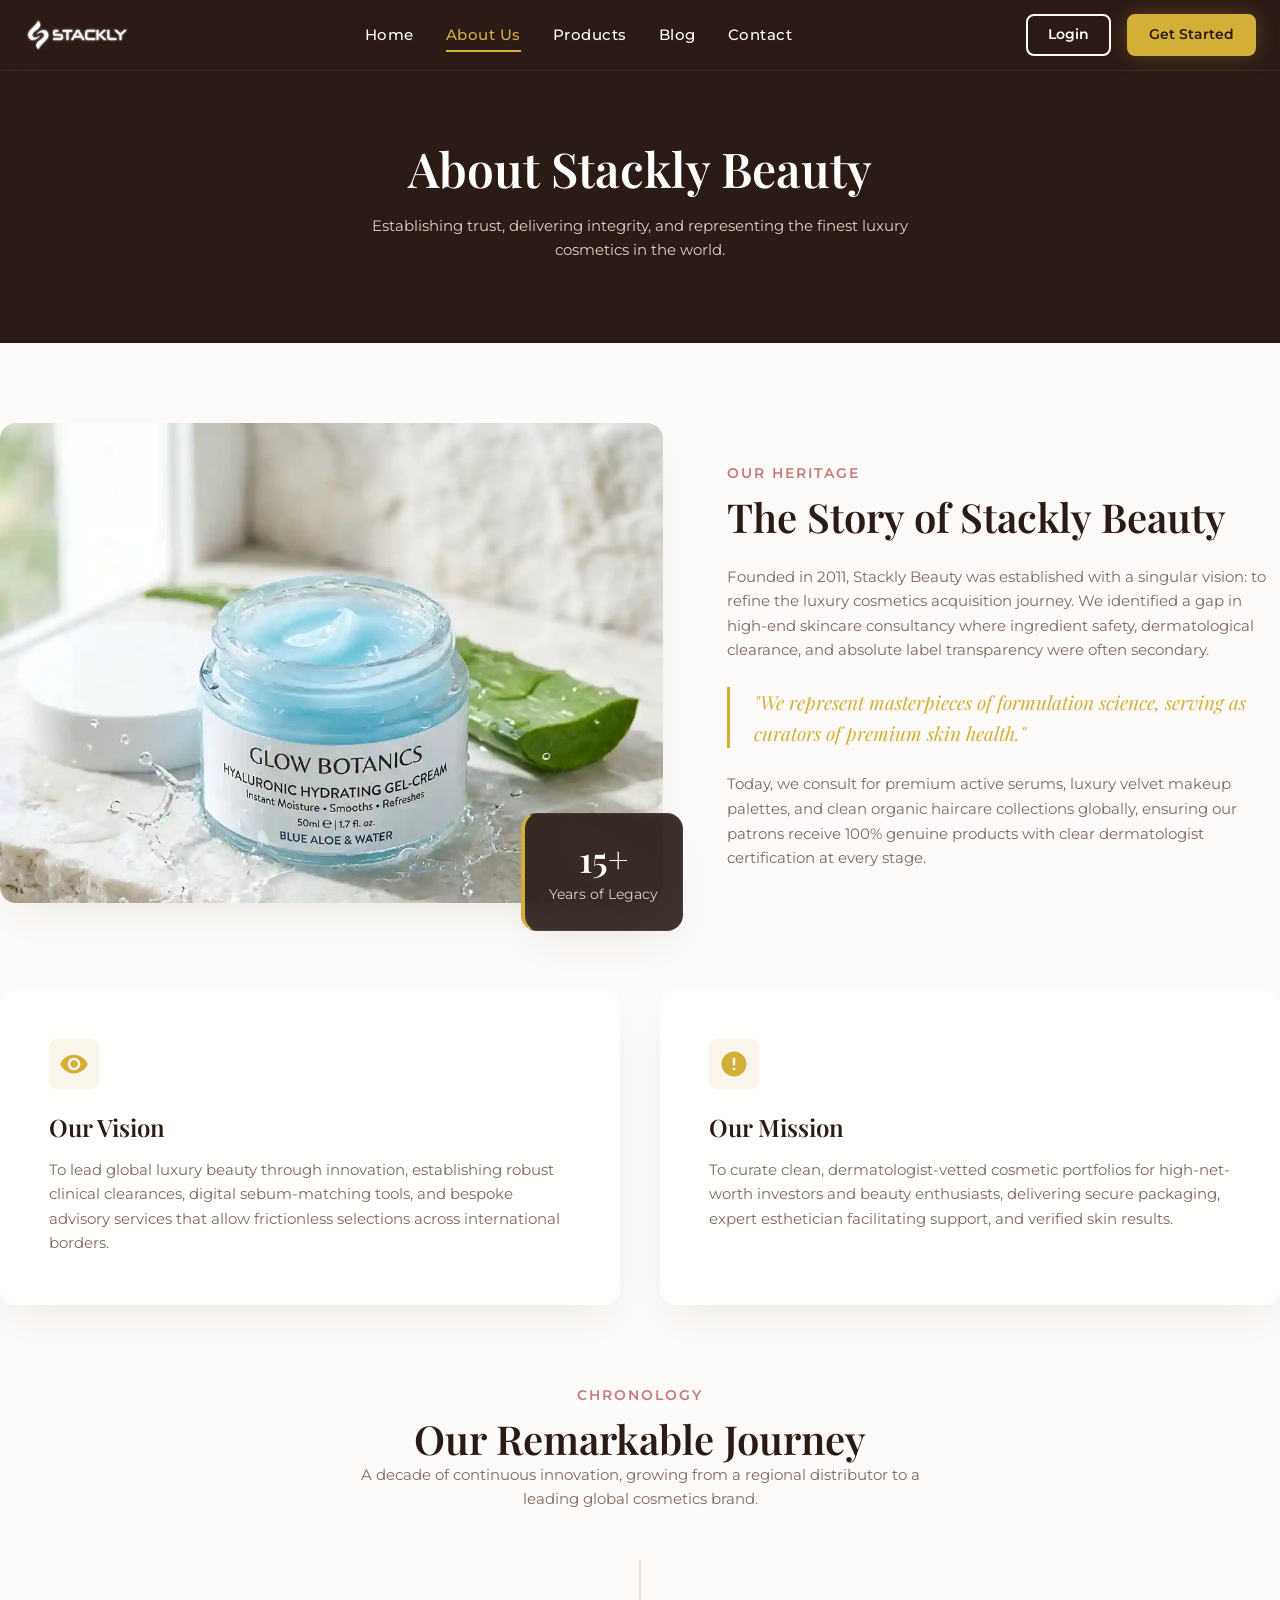
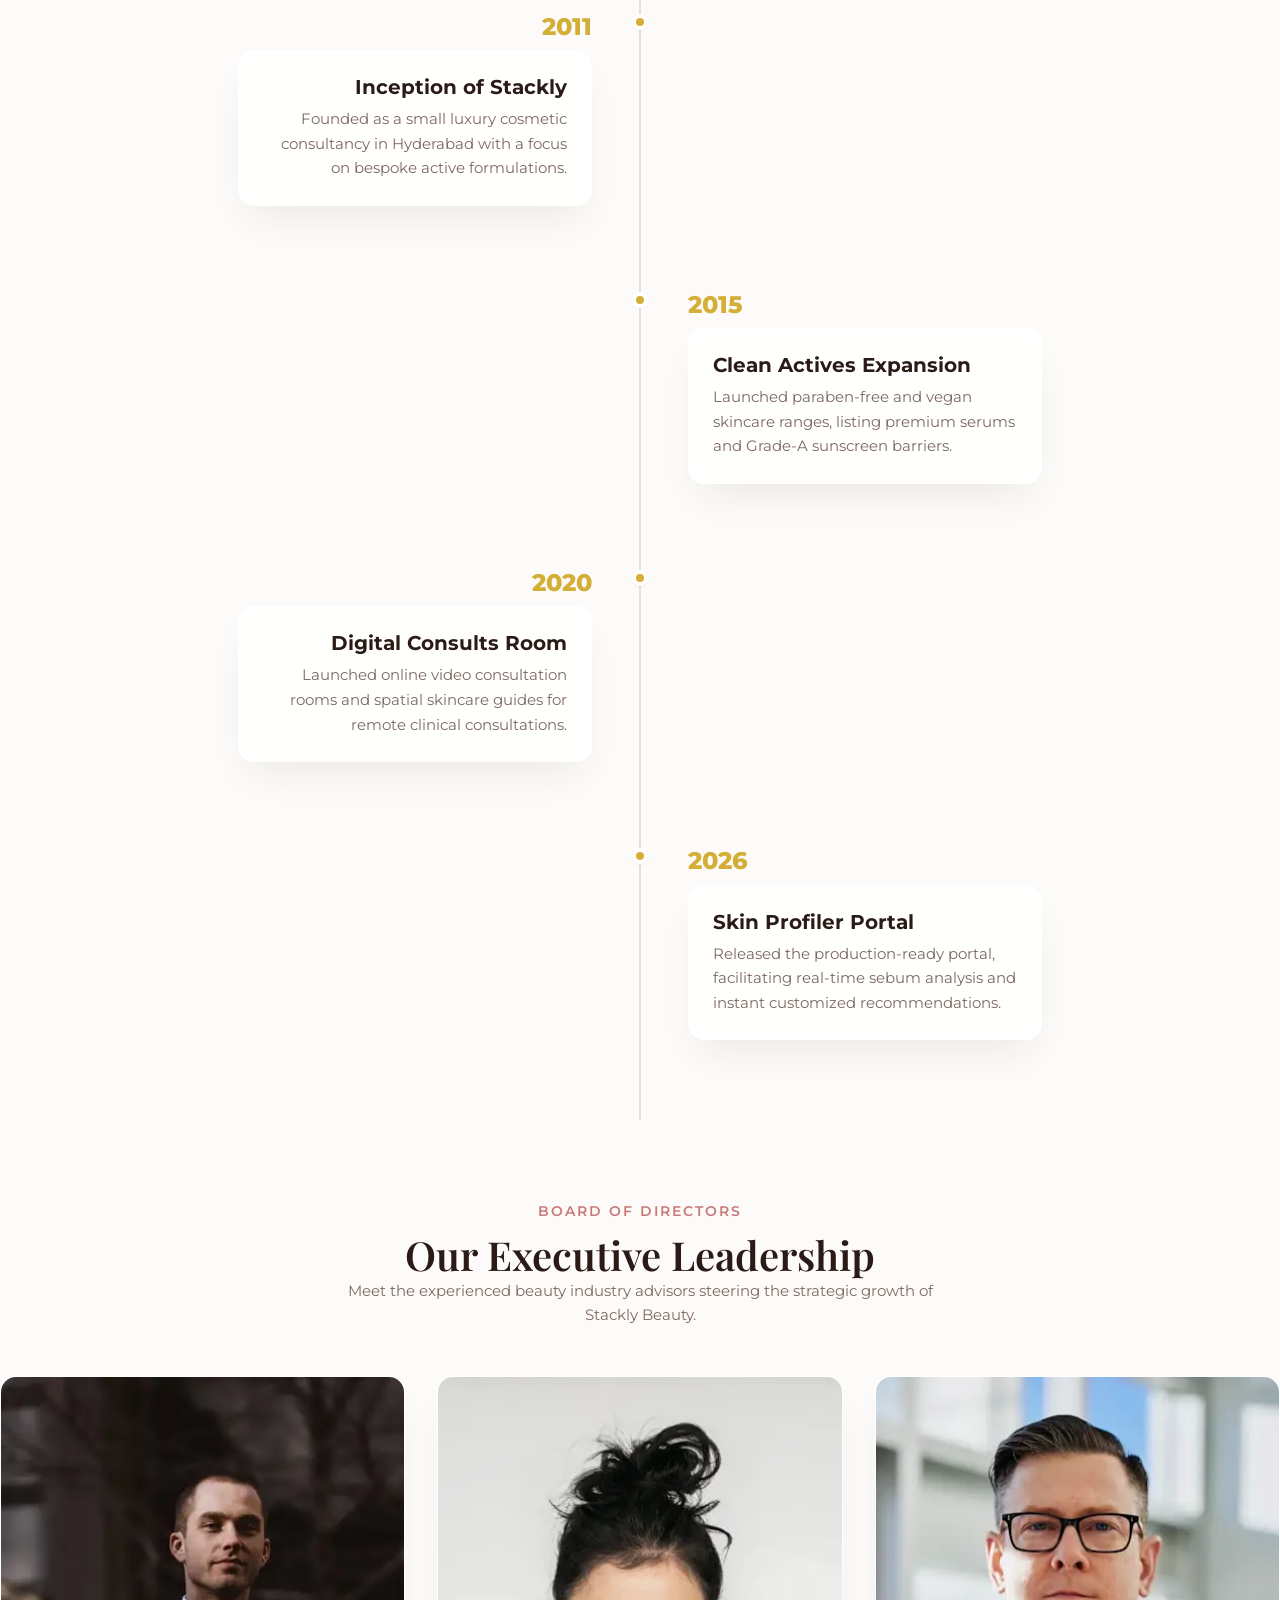
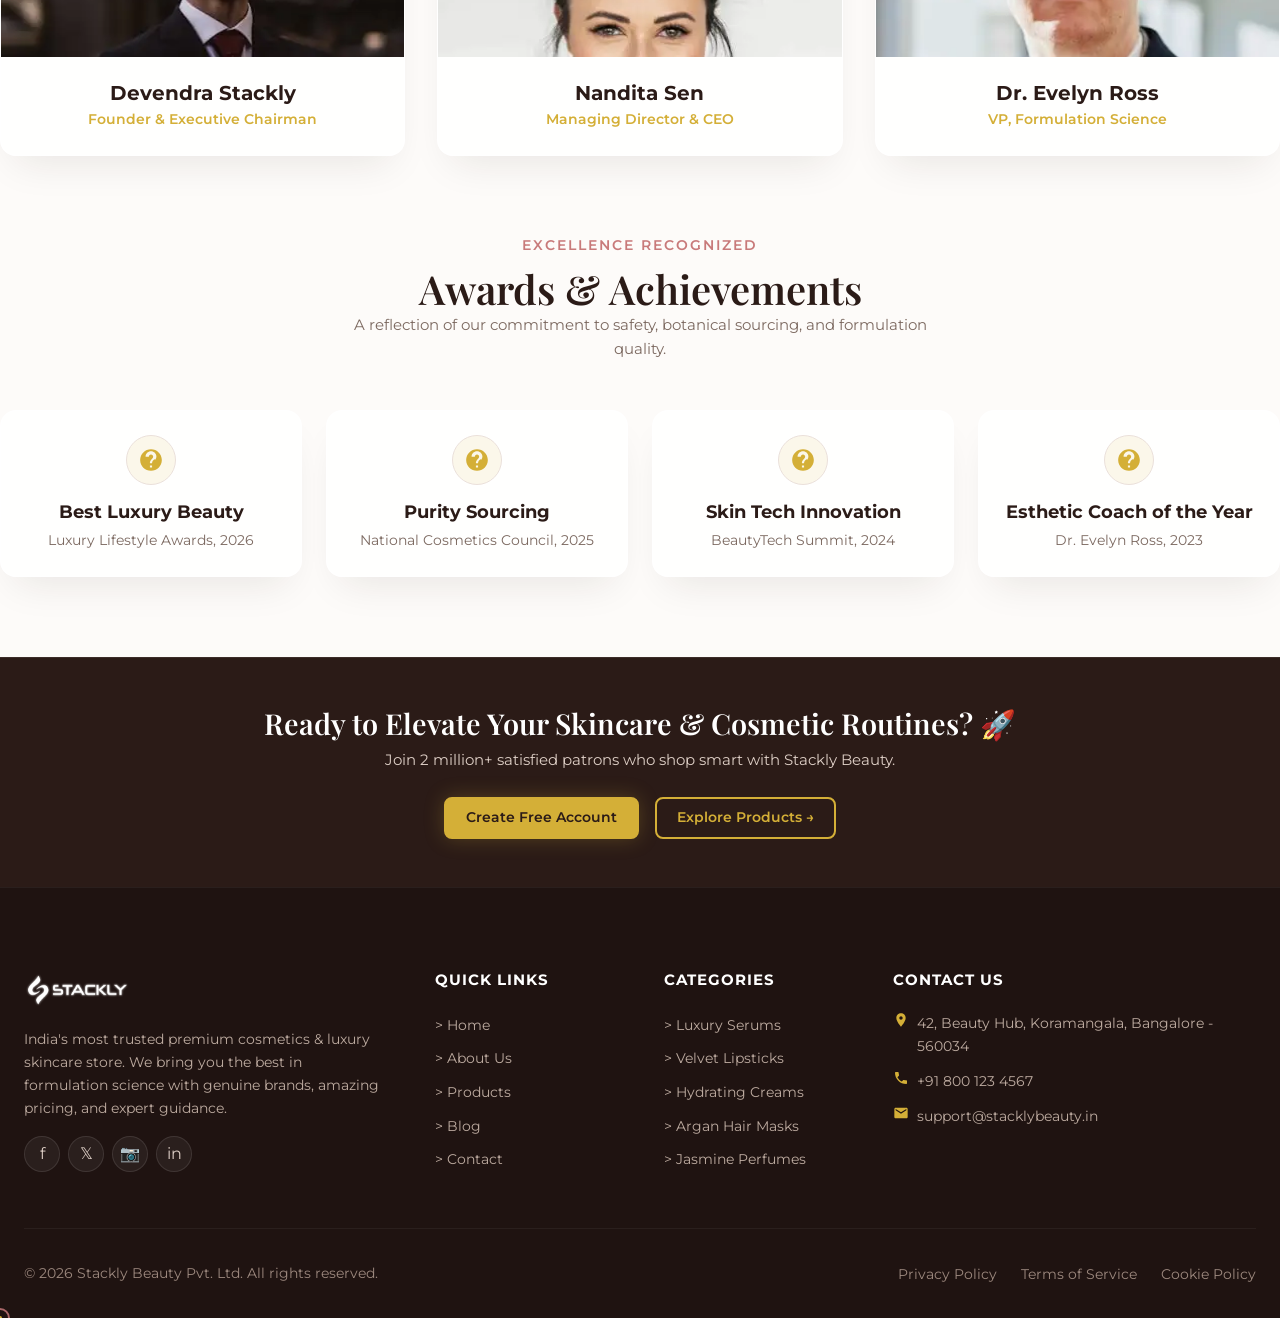
==== about.html @ b6cf3f6a "hi" ====
<!DOCTYPE html>
<html lang="en">
<head>
  <meta charset="UTF-8">
  <meta name="viewport" content="width=device-width, initial-scale=1.0">
  <title>About Us | Stackly Beauty</title>
  <meta name="description" content="Learn about our company story, leadership, and our journey in representing pure luxury cosmetics and clinical skincare.">
  <link rel="stylesheet" href="css/main.css">
  <link rel="stylesheet" href="css/components.css">
  <link rel="stylesheet" href="css/pages/about.css">
</head>
<body>

  <!-- Scroll Progress Indicator -->
  <div class="scroll-progress-container">
    <div class="scroll-progress-bar"></div>
  </div>

  <!-- Header -->
  <header>
    <div class="container navbar">
      <a href="index.html" class="logo" aria-label="Stackly Home">
        <img class="logo-img" src="images/stackly-logo.webp" alt="Stackly Logo">
      </a>
      <button class="hamburger" aria-label="Toggle Navigation">
        <span></span>
        <span></span>
        <span></span>
      </button>
      <ul class="nav-links">
        <li><a href="index.html" class="nav-link">Home</a></li>
        <li><a href="about.html" class="nav-link active">About Us</a></li>
        <li><a href="products.html" class="nav-link">Products</a></li>
        <li><a href="blog.html" class="nav-link">Blog</a></li>
        <li><a href="contact.html" class="nav-link">Contact</a></li>
      </ul>
      <div class="nav-actions">
        <a href="login.html" class="btn btn-outline btn-sm btn-shimmer">Login</a>
        <a href="create-account.html" class="btn btn-secondary btn-sm btn-shimmer">Get Started</a>
      </div>
    </div>
  </header>

  <!-- Hero Header -->
  <div style="background-color: var(--primary); padding: 140px 0 80px; text-align: center; color: var(--white); position: relative; overflow: hidden;">
    <div class="blob" style="top: -20%; left: 10%;"></div>
    <div class="container relative" style="z-index: 2;">
      <h1 style="color: var(--white); font-family: var(--font-serif); font-size: 3rem; margin-bottom: var(--spacing-sm);">About Stackly Beauty</h1>
      <p style="color: var(--slate-300); max-width: 600px; margin: 0 auto;">Establishing trust, delivering integrity, and representing the finest luxury cosmetics in the world.</p>
    </div>
  </div>

  <main class="container section-padding">
    <!-- Company Story -->
    <section class="about-story-grid reveal reveal-up" style="margin-bottom: var(--spacing-xxl);">
      <div class="about-story-img-wrapper">
        <img class="about-story-img" src="images/products/cream_11zon.webp" alt="Luxury Gel Cream" loading="lazy">
        <div class="about-story-badge glass-card-dark">
          <h3>15+</h3>
          <p>Years of Legacy</p>
        </div>
      </div>
      
      <div class="about-story-content">
        <span class="section-subtitle">Our Heritage</span>
        <h2 style="margin-bottom: var(--spacing-md); font-family: var(--font-serif);">The Story of Stackly Beauty</h2>
        <p>Founded in 2011, Stackly Beauty was established with a singular vision: to refine the luxury cosmetics acquisition journey. We identified a gap in high-end skincare consultancy where ingredient safety, dermatological clearance, and absolute label transparency were often secondary.</p>
        <blockquote>
          "We represent masterpieces of formulation science, serving as curators of premium skin health."
        </blockquote>
        <p>Today, we consult for premium active serums, luxury velvet makeup palettes, and clean organic haircare collections globally, ensuring our patrons receive 100% genuine products with clear dermatologist certification at every stage.</p>
      </div>
    </section>

    <!-- Mission & Vision -->
    <section class="grid vision-mission-grid reveal reveal-up" style="margin-bottom: var(--spacing-xxl);">
      <div class="glass-card vision-panel">
        <div class="vision-icon">
          <svg viewBox="0 0 24 24" style="width: 30px; height: 30px; fill: var(--secondary);"><path d="M12 4.5C7 4.5 2.73 7.61 1 12c1.73 4.39 6 7.5 11 7.5s9.27-3.11 11-7.5c-1.73-4.39-6-7.5-11-7.5zM12 17c-2.76 0-5-2.24-5-5s2.24-5 5-5 5 2.24 5 5-2.24 5-5 5zm-3-5c0-1.66 1.34-3 3-3s3 1.34 3 3-1.34 3-3 3-3-1.34-3-3z"/></svg>
        </div>
        <h3>Our Vision</h3>
        <p>To lead global luxury beauty through innovation, establishing robust clinical clearances, digital sebum-matching tools, and bespoke advisory services that allow frictionless selections across international borders.</p>
      </div>

      <div class="glass-card vision-panel">
        <div class="vision-icon">
          <svg viewBox="0 0 24 24" style="width: 30px; height: 30px; fill: var(--secondary);"><path d="M12 2C6.48 2 2 6.48 2 12s4.48 10 10 10 10-4.48 10-10S17.52 2 12 2zm1 15h-2v-2h2v2zm0-4h-2V7h2v6z"/></svg>
        </div>
        <h3>Our Mission</h3>
        <p>To curate clean, dermatologist-vetted cosmetic portfolios for high-net-worth investors and beauty enthusiasts, delivering secure packaging, expert esthetician facilitating support, and verified skin results.</p>
      </div>
    </section>

    <!-- Our Journey Timeline -->
    <section class="reveal reveal-up" style="margin-bottom: var(--spacing-xxl);">
      <div class="section-header text-center">
        <span class="section-subtitle">Chronology</span>
        <h2 style="font-family: var(--font-serif);">Our Remarkable Journey</h2>
        <p class="section-desc text-center">A decade of continuous innovation, growing from a regional distributor to a leading global cosmetics brand.</p>
      </div>
      
      <div class="timeline-container">
        <div class="timeline-item">
          <span class="timeline-dot"></span>
          <div class="timeline-year">2011</div>
          <div class="glass-card timeline-card">
            <h4>Inception of Stackly</h4>
            <p>Founded as a small luxury cosmetic consultancy in Hyderabad with a focus on bespoke active formulations.</p>
          </div>
        </div>

        <div class="timeline-item">
          <span class="timeline-dot"></span>
          <div class="timeline-year">2015</div>
          <div class="glass-card timeline-card">
            <h4>Clean Actives Expansion</h4>
            <p>Launched paraben-free and vegan skincare ranges, listing premium serums and Grade-A sunscreen barriers.</p>
          </div>
        </div>

        <div class="timeline-item">
          <span class="timeline-dot"></span>
          <div class="timeline-year">2020</div>
          <div class="glass-card timeline-card">
            <h4>Digital Consults Room</h4>
            <p>Launched online video consultation rooms and spatial skincare guides for remote clinical consultations.</p>
          </div>
        </div>

        <div class="timeline-item">
          <span class="timeline-dot"></span>
          <div class="timeline-year">2026</div>
          <div class="glass-card timeline-card">
            <h4>Skin Profiler Portal</h4>
            <p>Released the production-ready portal, facilitating real-time sebum analysis and instant customized recommendations.</p>
          </div>
        </div>
      </div>
    </section>

    <!-- Leadership Profiles -->
    <section class="reveal reveal-up" style="margin-bottom: var(--spacing-xxl);">
      <div class="section-header text-center">
        <span class="section-subtitle">Board of Directors</span>
        <h2 style="font-family: var(--font-serif);">Our Executive Leadership</h2>
        <p class="section-desc text-center">Meet the experienced beauty industry advisors steering the strategic growth of Stackly Beauty.</p>
      </div>
      
      <div class="grid leaders-grid" style="display: grid; grid-template-columns: repeat(3, 1fr); gap: 2rem;">
        <div class="glass-card leader-card" style="text-align: center;">
          <div class="leader-img-box" style="height: 280px; overflow: hidden; border-radius: var(--radius-md) var(--radius-md) 0 0;">
            <img class="leader-img" src="images/experts/expert-3.webp" alt="Chairman" style="width: 100%; height: 100%; object-fit: cover;">
          </div>
          <div class="leader-info" style="padding: 1.5rem;">
            <h4>Devendra Stackly</h4>
            <p style="color: var(--secondary); font-size: 0.85rem; font-weight: 600;">Founder & Executive Chairman</p>
          </div>
        </div>

        <div class="glass-card leader-card" style="text-align: center;">
          <div class="leader-img-box" style="height: 280px; overflow: hidden; border-radius: var(--radius-md) var(--radius-md) 0 0;">
            <img class="leader-img" src="images/experts/expert-4.webp" alt="Managing Director" style="width: 100%; height: 100%; object-fit: cover;">
          </div>
          <div class="leader-info" style="padding: 1.5rem;">
            <h4>Nandita Sen</h4>
            <p style="color: var(--secondary); font-size: 0.85rem; font-weight: 600;">Managing Director & CEO</p>
          </div>
        </div>

        <div class="glass-card leader-card" style="text-align: center;">
          <div class="leader-img-box" style="height: 280px; overflow: hidden; border-radius: var(--radius-md) var(--radius-md) 0 0;">
            <img class="leader-img" src="images/experts/expert-1.webp" alt="VP Formulation Science" style="width: 100%; height: 100%; object-fit: cover;">
          </div>
          <div class="leader-info" style="padding: 1.5rem;">
            <h4>Dr. Evelyn Ross</h4>
            <p style="color: var(--secondary); font-size: 0.85rem; font-weight: 600;">VP, Formulation Science</p>
          </div>
        </div>
      </div>
    </section>

    <!-- Awards Section -->
    <section class="reveal reveal-up">
      <div class="section-header text-center">
        <span class="section-subtitle">Excellence Recognized</span>
        <h2 style="font-family: var(--font-serif);">Awards & Achievements</h2>
        <p class="section-desc text-center">A reflection of our commitment to safety, botanical sourcing, and formulation quality.</p>
      </div>
      
      <div class="grid awards-grid" style="display: grid; grid-template-columns: repeat(4, 1fr); gap: 1.5rem;">
        <div class="glass-card award-card" style="padding: 1.5rem; text-align: center;">
          <div class="award-icon-box" style="width: 50px; height: 50px; border-radius: 50%; background: rgba(212,175,55,0.1); display: flex; align-items: center; justify-content: center; margin: 0 auto 1rem;">
            <svg viewBox="0 0 24 24" style="width: 26px; height: 26px; fill: var(--secondary);"><path d="M12 2C6.48 2 2 6.48 2 12s4.48 10 10 10 10-4.48 10-10S17.52 2 12 2zm1 17h-2v-2h2v2zm2.07-7.75l-.9.92C13.45 12.9 13 13.5 13 15h-2v-.5c0-1.1.45-2.1 1.17-2.83l1.24-1.26c.37-.36.59-.86.59-1.41 0-1.1-.9-2-2-2s-2 .9-2 2H7c0-2.76 2.24-5 5-5s5 2.24 5 5c0 1.04-.42 1.99-1.07 2.75z"/></svg>
          </div>
          <h4>Best Luxury Beauty</h4>
          <p>Luxury Lifestyle Awards, 2026</p>
        </div>

        <div class="glass-card award-card" style="padding: 1.5rem; text-align: center;">
          <div class="award-icon-box" style="width: 50px; height: 50px; border-radius: 50%; background: rgba(212,175,55,0.1); display: flex; align-items: center; justify-content: center; margin: 0 auto 1rem;">
            <svg viewBox="0 0 24 24" style="width: 26px; height: 26px; fill: var(--secondary);"><path d="M12 2C6.48 2 2 6.48 2 12s4.48 10 10 10 10-4.48 10-10S17.52 2 12 2zm1 17h-2v-2h2v2zm2.07-7.75l-.9.92C13.45 12.9 13 13.5 13 15h-2v-.5c0-1.1.45-2.1 1.17-2.83l1.24-1.26c.37-.36.59-.86.59-1.41 0-1.1-.9-2-2-2s-2 .9-2 2H7c0-2.76 2.24-5 5-5s5 2.24 5 5c0 1.04-.42 1.99-1.07 2.75z"/></svg>
          </div>
          <h4>Purity Sourcing</h4>
          <p>National Cosmetics Council, 2025</p>
        </div>

        <div class="glass-card award-card" style="padding: 1.5rem; text-align: center;">
          <div class="award-icon-box" style="width: 50px; height: 50px; border-radius: 50%; background: rgba(212,175,55,0.1); display: flex; align-items: center; justify-content: center; margin: 0 auto 1rem;">
            <svg viewBox="0 0 24 24" style="width: 26px; height: 26px; fill: var(--secondary);"><path d="M12 2C6.48 2 2 6.48 2 12s4.48 10 10 10 10-4.48 10-10S17.52 2 12 2zm1 17h-2v-2h2v2zm2.07-7.75l-.9.92C13.45 12.9 13 13.5 13 15h-2v-.5c0-1.1.45-2.1 1.17-2.83l1.24-1.26c.37-.36.59-.86.59-1.41 0-1.1-.9-2-2-2s-2 .9-2 2H7c0-2.76 2.24-5 5-5s5 2.24 5 5c0 1.04-.42 1.99-1.07 2.75z"/></svg>
          </div>
          <h4>Skin Tech Innovation</h4>
          <p>BeautyTech Summit, 2024</p>
        </div>

        <div class="glass-card award-card" style="padding: 1.5rem; text-align: center;">
          <div class="award-icon-box" style="width: 50px; height: 50px; border-radius: 50%; background: rgba(212,175,55,0.1); display: flex; align-items: center; justify-content: center; margin: 0 auto 1rem;">
            <svg viewBox="0 0 24 24" style="width: 26px; height: 26px; fill: var(--secondary);"><path d="M12 2C6.48 2 2 6.48 2 12s4.48 10 10 10 10-4.48 10-10S17.52 2 12 2zm1 17h-2v-2h2v2zm2.07-7.75l-.9.92C13.45 12.9 13 13.5 13 15h-2v-.5c0-1.1.45-2.1 1.17-2.83l1.24-1.26c.37-.36.59-.86.59-1.41 0-1.1-.9-2-2-2s-2 .9-2 2H7c0-2.76 2.24-5 5-5s5 2.24 5 5c0 1.04-.42 1.99-1.07 2.75z"/></svg>
          </div>
          <h4>Esthetic Coach of the Year</h4>
          <p>Dr. Evelyn Ross, 2023</p>
        </div>
      </div>
    </section>
  </main>

  <!-- Footer Upgrade Banner -->
  <section class="cta-banner-section" style="background-color: var(--primary); color: #FFFFFF; padding: var(--spacing-xl) 0; text-align: center; border-top: 1px solid rgba(255,255,255,0.08);">
    <div class="container">
      <h2 style="color: #FFFFFF; font-family: var(--font-serif); font-size: 1.8rem; margin-bottom: 0.5rem;">Ready to Elevate Your Skincare & Cosmetic Routines? 🚀</h2>
      <p style="color: var(--slate-300); margin-bottom: 1.5rem; font-size: 0.95rem;">Join 2 million+ satisfied patrons who shop smart with Stackly Beauty.</p>
      <div class="cta-btn-group" style="display: flex; justify-content: center; gap: 1rem; flex-wrap: wrap;">
        <a href="create-account.html" class="btn btn-secondary btn-sm">Create Free Account</a>
        <a href="products.html" class="btn btn-outline btn-sm" style="border-color: var(--secondary); color: var(--secondary);">Explore Products &rarr;</a>
      </div>
    </div>
  </section>

  <!-- Global Footer -->
  <footer class="custom-footer" style="background-color: var(--bg-dark); color: var(--slate-300); padding: var(--spacing-xxl) 0 var(--spacing-lg); border-top: 1px solid rgba(255,255,255,0.05);">
    <div class="container">
      <div class="custom-footer-grid" style="display: grid; grid-template-columns: 2fr 1fr 1fr 2fr; gap: var(--spacing-xl);">
        <div>
          <a href="index.html" class="logo" style="display: inline-flex; align-items: center; gap: 0.5rem; font-weight: 800; font-size: 1.4rem; color: #FFFFFF; margin-bottom: 1rem; text-decoration: none;" aria-label="Stackly Home">
            <img class="logo-img" src="images/stackly-logo.webp" alt="Stackly Logo">
          </a>
          <p style="font-size: 0.9rem; line-height: 1.6; color: var(--slate-400); margin-bottom: 1rem;">India's most trusted premium cosmetics & luxury skincare store. We bring you the best in formulation science with genuine brands, amazing pricing, and expert guidance.</p>
          <div class="footer-social-boxes" style="display: flex; gap: 0.5rem;">
            <a href="404.html" class="footer-social-btn" aria-label="Facebook">f</a>
            <a href="404.html" class="footer-social-btn" aria-label="Twitter">𝕏</a>
            <a href="404.html" class="footer-social-btn" aria-label="Instagram">📷</a>
            <a href="404.html" class="footer-social-btn" aria-label="LinkedIn">in</a>
          </div>
        </div>

        <div>
          <div class="footer-col-title" style="color: #FFFFFF; font-weight: 700; font-size: 0.95rem; letter-spacing: 1px; margin-bottom: 1.25rem;">QUICK LINKS</div>
          <ul class="footer-links-list" style="list-style: none; padding: 0;">
            <li style="margin-bottom: 0.5rem;"><a href="index.html" style="color: var(--slate-400); font-size: 0.9rem;">&gt; Home</a></li>
            <li style="margin-bottom: 0.5rem;"><a href="about.html" style="color: var(--slate-400); font-size: 0.9rem;">&gt; About Us</a></li>
            <li style="margin-bottom: 0.5rem;"><a href="products.html" style="color: var(--slate-400); font-size: 0.9rem;">&gt; Products</a></li>
            <li style="margin-bottom: 0.5rem;"><a href="blog.html" style="color: var(--slate-400); font-size: 0.9rem;">&gt; Blog</a></li>
            <li style="margin-bottom: 0.5rem;"><a href="contact.html" style="color: var(--slate-400); font-size: 0.9rem;">&gt; Contact</a></li>
          </ul>
        </div>

        <div>
          <div class="footer-col-title" style="color: #FFFFFF; font-weight: 700; font-size: 0.95rem; letter-spacing: 1px; margin-bottom: 1.25rem;">CATEGORIES</div>
          <ul class="footer-links-list" style="list-style: none; padding: 0;">
            <li style="margin-bottom: 0.5rem;"><a href="404.html" style="color: var(--slate-400); font-size: 0.9rem;">&gt; Luxury Serums</a></li>
            <li style="margin-bottom: 0.5rem;"><a href="404.html" style="color: var(--slate-400); font-size: 0.9rem;">&gt; Velvet Lipsticks</a></li>
            <li style="margin-bottom: 0.5rem;"><a href="404.html" style="color: var(--slate-400); font-size: 0.9rem;">&gt; Hydrating Creams</a></li>
            <li style="margin-bottom: 0.5rem;"><a href="404.html" style="color: var(--slate-400); font-size: 0.9rem;">&gt; Argan Hair Masks</a></li>
            <li style="margin-bottom: 0.5rem;"><a href="404.html" style="color: var(--slate-400); font-size: 0.9rem;">&gt; Jasmine Perfumes</a></li>
          </ul>
        </div>

        <div>
          <div class="footer-col-title" style="color: #FFFFFF; font-weight: 700; font-size: 0.95rem; letter-spacing: 1px; margin-bottom: 1.25rem;">CONTACT US</div>
          <div class="footer-contact-row" style="display: flex; align-items: flex-start; gap: 0.5rem; margin-bottom: 0.75rem; font-size: 0.9rem; color: var(--slate-400);">
            <svg viewBox="0 0 24 24" style="width: 16px; height: 16px; fill: var(--secondary); flex-shrink:0;"><path d="M12 2C8.13 2 5 5.13 5 9c0 5.25 7 13 7 13s7-7.75 7-13c0-3.87-3.13-7-7-7zm0 9.5c-1.38 0-2.5-1.12-2.5-2.5s1.12-2.5 2.5-2.5 2.5 1.12 2.5 2.5-1.12 2.5-2.5 2.5z"/></svg>
            <span>42, Beauty Hub, Koramangala, Bangalore - 560034</span>
          </div>
          <div class="footer-contact-row" style="display: flex; align-items: flex-start; gap: 0.5rem; margin-bottom: 0.75rem; font-size: 0.9rem; color: var(--slate-400);">
            <svg viewBox="0 0 24 24" style="width: 16px; height: 16px; fill: var(--secondary); flex-shrink:0;"><path d="M6.62 10.79c1.44 2.83 3.76 5.14 6.59 6.59l2.2-2.2c.27-.27.67-.36 1.02-.24 1.12.37 2.33.57 3.57.57.55 0 1 .45 1 1V20c0 .55-.45 1-1 1-9.39 0-17-7.61-17-17 0-.55.45-1 1-1h3.5c.55 0 1 .45 1 1 0 1.25.2 2.45.57 3.57.11.35.03.74-.25 1.02l-2.2 2.2z"/></svg>
            <span>+91 800 123 4567</span>
          </div>
          <div class="footer-contact-row" style="display: flex; align-items: flex-start; gap: 0.5rem; margin-bottom: 0.75rem; font-size: 0.9rem; color: var(--slate-400);">
            <svg viewBox="0 0 24 24" style="width: 16px; height: 16px; fill: var(--secondary); flex-shrink:0;"><path d="M20 4H4c-1.1 0-1.99.9-1.99 2L2 18c0 1.1.9 2 2 2h16c1.1 0 2-.9 2-2V6c0-1.1-.9-2-2-2zm0 4l-8 5-8-5V6l8 5 8-5v2z"/></svg>
            <span>support@stacklybeauty.in</span>
          </div>
        </div>
      </div>

      <div class="footer-bottom-bar" style="border-top: 1px solid rgba(255,255,255,0.05); padding-top: var(--spacing-lg); margin-top: var(--spacing-xl); display: flex; justify-content: space-between; align-items: center; flex-wrap: wrap; gap: 1rem;">
        <p style="font-size: 0.85rem; color: var(--slate-500);">&copy; 2026 Stackly Beauty Pvt. Ltd. All rights reserved.</p>
        <ul class="footer-bottom-links" style="display: flex; gap: 1.5rem; list-style: none; padding: 0;">
          <li><a href="404.html" style="font-size: 0.85rem; color: var(--slate-500);">Privacy Policy</a></li>
          <li><a href="404.html" style="font-size: 0.85rem; color: var(--slate-500);">Terms of Service</a></li>
          <li><a href="404.html" style="font-size: 0.85rem; color: var(--slate-500);">Cookie Policy</a></li>
        </ul>
      </div>
    </div>
  </footer>

  <!-- Scripts -->
  <script src="js/data.js"></script>
  <script src="js/main.js"></script>
</body>
</html>
---- css/main.css ----
@import url('https://fonts.googleapis.com/css2?family=Montserrat:wght@300;400;500;600;700;800&family=Playfair+Display:ital,wght@0,400;0,600;0,700;1,400&display=swap');

/* --- CSS Variables & Design Tokens --- */
:root {
  /* Colors - Adapted for Luxury Beauty theme */
  --primary: #2B1B17;          /* Luxury Dark Mahogany */
  --primary-rgb: 43, 27, 23;
  --secondary: #D4AF37;        /* Elegant Muted Gold */
  --secondary-rgb: 212, 175, 55;
  --accent: #C87A7A;           /* Dusty Vintage Rose */
  --accent-rgb: 200, 122, 122;
  --highlight: #E3B3A6;        /* Soft Blush Rose Gold */
  --highlight-rgb: 227, 179, 166;
  --bg-light: #FDFBF9;         /* Alabaster Warm Cream */
  --bg-dark: #1F1311;          /* Deep Warm Cocoa */
  --white: #FFFFFF;
  
  /* Slate Scales adapted to match warm beauty undertones */
  --slate-50: #FDFBF9;
  --slate-100: #F5EFEB;
  --slate-200: #EAE0DA;
  --slate-300: #DECFC6;
  --slate-400: #BDABA0;
  --slate-500: #9C887E;
  --slate-600: #7C6960;
  --slate-700: #5F4F48;
  --slate-800: #423430;
  --slate-900: #281C19;

  /* Typography */
  --font-sans: 'Montserrat', sans-serif;
  --font-serif: 'Playfair Display', serif;

  /* Spacing */
  --spacing-xs: 0.5rem;
  --spacing-sm: 1rem;
  --spacing-md: 1.5rem;
  --spacing-lg: 2rem;
  --spacing-xl: 3rem;
  --spacing-xxl: 5rem;

  /* Borders & Shadows */
  --radius-sm: 4px;
  --radius-md: 8px;
  --radius-lg: 16px;
  --radius-xl: 24px;
  --radius-full: 9999px;
  --border-glass: 1px solid rgba(255, 255, 255, 0.4);
  --border-glass-dark: 1px solid rgba(43, 27, 23, 0.1);
  --shadow-sm: 0 1px 3px rgba(43, 27, 23, 0.05);
  --shadow-md: 0 4px 6px -1px rgba(43, 27, 23, 0.05), 0 2px 4px -1px rgba(43, 27, 23, 0.03);
  --shadow-lg: 0 10px 15px -3px rgba(43, 27, 23, 0.08), 0 4px 6px -2px rgba(43, 27, 23, 0.04);
  --shadow-premium: 0 20px 40px -15px rgba(43, 27, 23, 0.1);
  --shadow-glow: 0 0 20px rgba(212, 175, 55, 0.25);
  
  /* Transitions */
  --transition-fast: 0.2s cubic-bezier(0.4, 0, 0.2, 1);
  --transition-normal: 0.3s cubic-bezier(0.4, 0, 0.2, 1);
  --transition-slow: 0.5s cubic-bezier(0.4, 0, 0.2, 1);
  --transition-bounce: 0.5s cubic-bezier(0.175, 0.885, 0.32, 1.275);
}

/* --- Resets & Global Styles --- */
*, *::before, *::after {
  box-sizing: border-box;
  margin: 0;
  padding: 0;
}

html {
  font-size: 16px;
  scroll-behavior: smooth;
  -webkit-font-smoothing: antialiased;
  -moz-osx-font-smoothing: grayscale;
  overflow-x: hidden;
  width: 100%;
  max-width: 100%;
}

body {
  font-family: var(--font-sans);
  background-color: var(--bg-light);
  color: var(--slate-800);
  line-height: 1.6;
  overflow-x: hidden;
  width: 100%;
  max-width: 100%;
  min-height: 100vh;
}

/* Custom Scrollbar - Warm Brown/Gold Palette */
::-webkit-scrollbar {
  width: 10px;
}
::-webkit-scrollbar-track {
  background: var(--slate-100);
}
::-webkit-scrollbar-thumb {
  background: var(--primary);
  border-radius: var(--radius-full);
  border: 2px solid var(--slate-100);
}
::-webkit-scrollbar-thumb:hover {
  background: var(--secondary);
}

/* Typography Fluid Resizing */
h1, h2, h3, h4, h5, h6 {
  font-family: var(--font-sans);
  color: var(--primary);
  font-weight: 700;
  line-height: 1.2;
}

h1 { 
  font-size: clamp(2.25rem, 5vw, 4rem); 
  font-family: var(--font-serif);
  font-weight: 600;
}
h2 { 
  font-size: clamp(1.75rem, 4vw, 2.5rem); 
  font-family: var(--font-serif); 
  font-weight: 600; 
}
h3 { 
  font-size: clamp(1.25rem, 3vw, 1.75rem); 
  font-family: var(--font-serif);
  font-weight: 600;
}
h4 { 
  font-size: 1.25rem; 
  font-family: var(--font-sans);
}
p { 
  font-size: clamp(0.95rem, 1.2vw, 1.1rem); 
  color: var(--slate-600); 
}
a { 
  text-decoration: none; 
  color: inherit; 
  transition: var(--transition-fast); 
}

/* --- Common Layout Helpers --- */
.container {
  width: 100%;
  max-width: 1280px;
  margin: 0 auto;
  padding: 0 var(--spacing-md);
}

.section-padding {
  padding: var(--spacing-xxl) 0;
}

.text-center { text-align: center; }
.flex { display: flex; }
.grid { display: grid; }
.relative { position: relative; }
.overflow-hidden { overflow: hidden; }

/* Custom Cursor (Luxury Beauty Micro-interaction) */
.custom-cursor {
  width: 20px;
  height: 20px;
  border: 2px solid var(--accent);
  border-radius: 50%;
  position: fixed;
  transform: translate(-50%, -50%);
  pointer-events: none;
  z-index: 9999;
  transition: width 0.2s, height 0.2s, background-color 0.2s;
  mix-blend-mode: difference;
}
.custom-cursor-dot {
  width: 4px;
  height: 4px;
  background-color: var(--secondary);
  border-radius: 50%;
  position: fixed;
  transform: translate(-50%, -50%);
  pointer-events: none;
  z-index: 9999;
}
.custom-cursor.hovered {
  width: 44px;
  height: 44px;
  background-color: rgba(200, 122, 122, 0.15);
  border-color: var(--secondary);
}

/* Glassmorphism Styles */
.glass-card {
  background: rgba(255, 255, 255, 0.85);
  backdrop-filter: blur(16px);
  -webkit-backdrop-filter: blur(16px);
  border: var(--border-glass);
  box-shadow: var(--shadow-premium);
  border-radius: var(--radius-lg);
  transition: var(--transition-normal);
}
.glass-card-dark {
  background: rgba(43, 27, 23, 0.9);
  backdrop-filter: blur(20px);
  -webkit-backdrop-filter: blur(20px);
  border: 1px solid rgba(255, 255, 255, 0.08);
  box-shadow: var(--shadow-premium);
  border-radius: var(--radius-lg);
  color: var(--white);
}

/* Scroll Progress Bar */
.scroll-progress-container {
  position: fixed;
  top: 0;
  left: 0;
  width: 100%;
  height: 4px;
  z-index: 1001;
  background: transparent;
}
.scroll-progress-bar {
  height: 100%;
  background: linear-gradient(90deg, var(--secondary), var(--highlight));
  width: 0%;
  transition: width 0.1s ease-out;
}

/* --- Global Navbar --- */
header {
  position: fixed;
  top: 0;
  left: 0;
  width: 100%;
  z-index: 1000;
  background: rgba(43, 27, 23, 0.98);
  backdrop-filter: blur(16px);
  -webkit-backdrop-filter: blur(16px);
  border-bottom: 1px solid rgba(255, 255, 255, 0.08);
  transition: var(--transition-normal);
  padding: 0.8rem 0;
  box-shadow: var(--shadow-md);
}
header.scrolled {
  background: rgba(43, 27, 23, 0.98);
  padding: 0.6rem 0;
}

.navbar {
  display: flex;
  justify-content: space-between;
  align-items: center;
}

.logo {
  display: flex;
  align-items: center;
  gap: 0.5rem;
  text-decoration: none;
  cursor: pointer;
}
.logo-img {
  height: 44px;
  width: auto;
  max-width: 200px;
  object-fit: contain;
  filter: brightness(0) invert(1) drop-shadow(0 0 1px rgba(255, 255, 255, 0.8));
  transition: transform var(--transition-normal);
}
.logo:hover .logo-img {
  transform: scale(1.08);
}

.nav-links {
  display: flex;
  list-style: none;
  gap: 2rem;
  align-items: center;
}
.nav-link {
  color: #FFFFFF;
  font-weight: 500;
  font-size: 0.95rem;
  position: relative;
  padding: 0.5rem 0;
  letter-spacing: 0.5px;
}
header.scrolled .nav-link {
  color: #FFFFFF;
}
.nav-link:hover, .nav-link.active {
  color: var(--secondary);
}
.nav-link::after {
  content: '';
  position: absolute;
  bottom: 0;
  left: 0;
  width: 0;
  height: 2px;
  background-color: var(--secondary);
  transition: var(--transition-normal);
}
.nav-link:hover::after, .nav-link.active::after {
  width: 100%;
}

.nav-actions {
  display: flex;
  gap: 1rem;
  align-items: center;
}

/* Hamburger Menu */
.hamburger {
  display: none;
  flex-direction: column;
  justify-content: space-between;
  width: 24px;
  height: 18px;
  background: transparent;
  border: none;
  cursor: pointer;
  z-index: 1002;
}
.hamburger span {
  display: block;
  width: 100%;
  height: 2px;
  background-color: #FFFFFF;
  transition: var(--transition-normal);
}

/* --- Section Headers --- */
.section-header {
  margin-bottom: var(--spacing-xl);
}
.section-subtitle {
  color: var(--accent);
  font-weight: 600;
  font-size: 0.85rem;
  text-transform: uppercase;
  letter-spacing: 2px;
  display: block;
  margin-bottom: 0.5rem;
}
.section-title {
  color: var(--primary);
  margin-bottom: 1rem;
  font-weight: 600;
}
.section-desc {
  max-width: 600px;
  margin: 0 auto;
  color: var(--slate-600);
}

/* --- Premium Footer --- */
footer {
  background-color: var(--bg-dark);
  color: var(--slate-300);
  padding: var(--spacing-xxl) 0 var(--spacing-lg);
  border-top: 1px solid rgba(255, 255, 255, 0.05);
}
.footer-grid {
  display: grid;
  grid-template-columns: 2fr 1fr 1fr 2fr;
  gap: var(--spacing-xl);
  margin-bottom: var(--spacing-xl);
}
.footer-logo-img {
  height: 40px;
  width: auto;
  margin-bottom: var(--spacing-md);
  filter: brightness(0) invert(1);
}
.footer-col h4 {
  color: #FFFFFF;
  margin-bottom: var(--spacing-md);
  position: relative;
  padding-bottom: 0.5rem;
  font-size: 1.1rem;
  font-family: var(--font-sans);
}
.footer-col h4::after {
  content: '';
  position: absolute;
  bottom: 0;
  left: 0;
  width: 30px;
  height: 2px;
  background-color: var(--secondary);
}
.footer-col ul {
  list-style: none;
}
.footer-col ul li {
  margin-bottom: 0.75rem;
}
.footer-col ul li a {
  color: var(--slate-400);
  transition: var(--transition-fast);
  font-size: 0.9rem;
}
.footer-col ul li a:hover {
  color: var(--secondary);
  padding-left: 5px;
}
.footer-newsletter p {
  color: var(--slate-400);
  font-size: 0.9rem;
  margin-bottom: var(--spacing-md);
}
.newsletter-form {
  display: flex;
  gap: 0.5rem;
}
.newsletter-input {
  flex-grow: 1;
  background: rgba(255, 255, 255, 0.05);
  border: 1px solid rgba(255, 255, 255, 0.1);
  padding: 0.75rem 1rem;
  border-radius: var(--radius-md);
  color: #FFFFFF;
  font-family: var(--font-sans);
  font-size: 0.9rem;
}
.newsletter-input:focus {
  outline: none;
  border-color: var(--secondary);
  background: rgba(255, 255, 255, 0.08);
}
.footer-socials {
  display: flex;
  gap: 0.75rem;
  margin-top: var(--spacing-md);
}
.footer-social-btn {
  width: 36px;
  height: 36px;
  border-radius: 50%;
  background: rgba(255, 255, 255, 0.05);
  border: 1px solid rgba(255, 255, 255, 0.1);
  display: flex;
  align-items: center;
  justify-content: center;
  color: var(--slate-300);
  transition: var(--transition-fast);
  cursor: pointer;
}
.footer-social-btn:hover {
  background-color: var(--secondary);
  color: var(--primary);
  transform: translateY(-3px);
  border-color: var(--secondary);
}
.footer-social-btn svg {
  width: 18px;
  height: 18px;
  fill: currentColor;
}
.footer-bottom {
  border-top: 1px solid rgba(255, 255, 255, 0.05);
  padding-top: var(--spacing-lg);
  display: flex;
  justify-content: space-between;
  align-items: center;
  flex-wrap: wrap;
  gap: 1rem;
}
.footer-bottom p {
  font-size: 0.85rem;
  color: var(--slate-500);
}
.footer-bottom-links {
  display: flex;
  gap: 1.5rem;
}
.footer-bottom-links a {
  font-size: 0.85rem;
  color: var(--slate-500);
}
.footer-bottom-links a:hover {
  color: var(--secondary);
}

/* --- Responsive Media Queries for Layout --- */
@media (max-width: 992px) {
  .nav-links {
    position: fixed;
    top: 0;
    right: -100%;
    width: 300px;
    height: 100vh;
    background: var(--bg-dark);
    flex-direction: column;
    justify-content: center;
    gap: 2.5rem;
    z-index: 1001;
    transition: 0.4s cubic-bezier(0.77, 0.2, 0.05, 1.0);
    box-shadow: -10px 0 30px rgba(0,0,0,0.3);
  }
  .nav-links.active {
    right: 0;
  }
  .hamburger {
    display: flex;
  }
  .nav-actions {
    margin-right: 2rem;
  }
  .footer-grid {
    grid-template-columns: 1fr 1fr;
    gap: var(--spacing-lg);
  }
}

@media (max-width: 576px) {
  .footer-grid {
    grid-template-columns: 1fr;
  }
  .nav-actions {
    display: none; /* Hide login CTA on tiny screens */
  }
  .footer-bottom {
    flex-direction: column;
    text-align: center;
  }
}
---- css/components.css ----
/* --- Premium Buttons --- */
.btn {
  display: inline-flex;
  align-items: center;
  justify-content: center;
  padding: 0.75rem 1.75rem;
  font-family: var(--font-sans);
  font-size: 0.95rem;
  font-weight: 600;
  border-radius: var(--radius-md);
  border: 2px solid transparent;
  cursor: pointer;
  transition: var(--transition-normal);
  position: relative;
  overflow: hidden;
  gap: 0.5rem;
  z-index: 1;
}

.btn-primary {
  background-color: var(--primary);
  color: var(--white);
  border-color: var(--primary);
}
.btn-primary:hover {
  background-color: transparent;
  color: var(--primary);
  box-shadow: var(--shadow-md);
  transform: translateY(-2px);
}

.btn-secondary {
  background-color: var(--secondary);
  color: var(--primary);
  border-color: var(--secondary);
  box-shadow: var(--shadow-glow);
}
.btn-secondary:hover {
  background-color: transparent;
  color: var(--secondary);
  transform: translateY(-2px);
  box-shadow: 0 8px 24px rgba(212, 175, 55, 0.4);
}

.btn-outline {
  background-color: transparent;
  color: var(--white);
  border-color: var(--white);
}
.btn-outline:hover {
  background-color: var(--white);
  color: var(--primary);
  transform: translateY(-2px);
}

.btn-outline-gold {
  background-color: transparent;
  color: var(--secondary);
  border-color: var(--secondary);
}
.btn-outline-gold:hover {
  background-color: var(--secondary);
  color: var(--primary);
  transform: translateY(-2px);
}

.btn-sm {
  padding: 0.5rem 1.25rem;
  font-size: 0.85rem;
}
.btn-lg {
  padding: 1rem 2.25rem;
  font-size: 1.05rem;
}

/* Button Shimmer Effect */
.btn-shimmer::before {
  content: '';
  position: absolute;
  top: 0;
  left: -100%;
  width: 50%;
  height: 100%;
  background: linear-gradient(
    90deg,
    rgba(255, 255, 255, 0) 0%,
    rgba(255, 255, 255, 0.3) 50%,
    rgba(255, 255, 255, 0) 100%
  );
  transform: skewX(-25deg);
  transition: 0.75s;
  z-index: -1;
}
.btn-shimmer:hover::before {
  left: 150%;
}

/* --- Luxury Beauty Product Card --- */
.property-card {
  overflow: hidden;
  position: relative;
  display: flex;
  flex-direction: column;
  height: 100%;
  border: 1px solid var(--slate-200);
}
.property-card:hover {
  transform: translateY(-8px);
  box-shadow: var(--shadow-premium), 0 15px 30px rgba(43, 27, 23, 0.08);
  border-color: var(--accent);
}

.property-card-img-wrapper {
  position: relative;
  width: 100%;
  height: 240px;
  overflow: hidden;
  background-color: var(--slate-100);
}
.property-card-img {
  width: 100%;
  height: 100%;
  object-fit: cover;
  transition: var(--transition-slow);
}
.property-card:hover .property-card-img {
  transform: scale(1.06);
}

.property-badge {
  position: absolute;
  top: 1rem;
  left: 1rem;
  background-color: var(--primary);
  color: var(--white);
  padding: 0.25rem 0.75rem;
  font-size: 0.8rem;
  font-weight: 600;
  border-radius: var(--radius-sm);
  border-left: 3px solid var(--secondary);
}

.property-card-actions {
  position: absolute;
  top: 1rem;
  right: 1rem;
  display: flex;
  flex-direction: column;
  gap: 0.5rem;
}
.property-action-btn {
  width: 36px;
  height: 36px;
  border-radius: 50%;
  background: rgba(255, 255, 255, 0.95);
  border: none;
  display: flex;
  align-items: center;
  justify-content: center;
  cursor: pointer;
  transition: var(--transition-normal);
  box-shadow: var(--shadow-sm);
}
.property-action-btn:hover {
  background-color: var(--white);
  transform: scale(1.1);
}
.property-action-btn svg {
  width: 18px;
  height: 18px;
  fill: var(--slate-600);
  transition: var(--transition-fast);
}
.property-action-btn.active svg {
  fill: #EF4444; /* Heart fill */
}
.property-action-btn.compare-active svg {
  fill: var(--accent); /* Compare fill */
}

.property-card-price {
  position: absolute;
  bottom: 1rem;
  left: 1rem;
  background: rgba(43, 27, 23, 0.9);
  backdrop-filter: blur(8px);
  color: var(--secondary);
  font-size: 1.15rem;
  font-weight: 700;
  padding: 0.25rem 1rem;
  border-radius: var(--radius-sm);
  border: 1px solid rgba(212, 175, 55, 0.3);
}

.property-card-content {
  padding: var(--spacing-md);
  display: flex;
  flex-direction: column;
  flex-grow: 1;
}

.property-card-tag {
  color: var(--accent);
  font-size: 0.8rem;
  font-weight: 600;
  text-transform: uppercase;
  margin-bottom: 0.5rem;
  letter-spacing: 1px;
}

.property-card-brand {
  font-size: 0.8rem;
  font-weight: 700;
  color: var(--slate-500);
  text-transform: uppercase;
  letter-spacing: 0.5px;
}

.property-card-title {
  font-size: 1.15rem;
  color: var(--primary);
  margin-bottom: 0.5rem;
  font-weight: 600;
  line-height: 1.3;
}

.property-card-address {
  font-size: 0.9rem;
  color: var(--slate-500);
  margin-bottom: var(--spacing-md);
  line-height: 1.4;
}

.property-card-features {
  display: flex;
  justify-content: space-between;
  align-items: center;
  padding-top: var(--spacing-md);
  border-top: 1px solid var(--slate-200);
  margin-top: auto;
  gap: 0.5rem;
}
.property-feature-item {
  display: flex;
  align-items: center;
  gap: 0.25rem;
  font-size: 0.85rem;
  color: var(--slate-600);
}
.property-feature-item svg {
  width: 16px;
  height: 16px;
  fill: var(--accent);
}

.stars-display {
  color: var(--secondary);
  font-size: 1rem;
}

.property-card-footer {
  margin-top: var(--spacing-md);
  display: flex;
  justify-content: center;
  align-items: center;
}
.property-card-footer .btn {
  width: 100%;
}

/* --- Premium Form Controls --- */
.form-group {
  margin-bottom: var(--spacing-md);
  position: relative;
}
.form-label {
  display: block;
  font-size: 0.9rem;
  font-weight: 600;
  color: var(--primary);
  margin-bottom: 0.5rem;
}
.form-control {
  width: 100%;
  padding: 0.75rem 1rem;
  font-family: var(--font-sans);
  font-size: 0.95rem;
  border: 1px solid var(--slate-300);
  border-radius: var(--radius-md);
  background-color: var(--white);
  transition: var(--transition-normal);
  color: var(--slate-800);
}
.form-control:focus {
  outline: none;
  border-color: var(--secondary);
  box-shadow: 0 0 0 3px rgba(212, 175, 55, 0.15);
}

/* Validation styling */
.form-control.is-valid {
  border-color: var(--accent) !important;
  box-shadow: 0 0 0 3px rgba(200, 122, 122, 0.1) !important;
}
.form-control.is-invalid {
  border-color: #EF4444 !important;
  box-shadow: 0 0 0 3px rgba(239, 68, 68, 0.1) !important;
}
.invalid-feedback {
  color: #EF4444;
  font-size: 0.8rem;
  margin-top: 0.25rem;
  display: none;
}
.form-control.is-invalid + .invalid-feedback {
  display: block;
}

/* Password Eye Toggle */
.password-wrapper {
  position: relative;
}
.password-toggle-btn {
  position: absolute;
  top: 50%;
  right: 1rem;
  transform: translateY(-50%);
  background: transparent;
  border: none;
  cursor: pointer;
  display: flex;
  align-items: center;
  justify-content: center;
}
.password-toggle-btn svg {
  width: 20px;
  height: 20px;
  fill: var(--slate-400);
}
.password-toggle-btn:hover svg {
  fill: var(--primary);
}

/* Password Strength Indicator */
.strength-meter {
  height: 4px;
  background-color: var(--slate-200);
  border-radius: var(--radius-full);
  margin-top: 0.5rem;
  overflow: hidden;
}
.strength-meter-bar {
  height: 100%;
  width: 0%;
  transition: var(--transition-normal);
}
.strength-meter-bar.weak { background-color: #EF4444; width: 33.33%; }
.strength-meter-bar.medium { background-color: var(--secondary); width: 66.66%; }
.strength-meter-bar.strong { background-color: var(--accent); width: 100%; }

/* --- FAQ Accordion --- */
.accordion-item {
  border-bottom: 1px solid var(--slate-200);
  margin-bottom: var(--spacing-sm);
  background: var(--white);
  border-radius: var(--radius-md);
  overflow: hidden;
  box-shadow: var(--shadow-sm);
}
.accordion-header {
  width: 100%;
  padding: 1.25rem;
  display: flex;
  justify-content: space-between;
  align-items: center;
  background: none;
  border: none;
  cursor: pointer;
  text-align: left;
  font-family: var(--font-sans);
  font-weight: 600;
  font-size: 1.05rem;
  color: var(--primary);
}
.accordion-icon {
  width: 18px;
  height: 18px;
  fill: var(--secondary);
  transition: var(--transition-normal);
}
.accordion-item.active .accordion-icon {
  transform: rotate(180deg);
}
.accordion-content {
  max-height: 0;
  overflow: hidden;
  transition: max-height var(--transition-normal) ease-out;
  padding: 0 1.25rem;
}
.accordion-item.active .accordion-content {
  padding: 0 1.25rem 1.25rem;
}

/* --- Skeleton Shimmer Loading --- */
.shimmer-placeholder {
  background: linear-gradient(
    90deg,
    var(--slate-100) 25%,
    var(--slate-200) 50%,
    var(--slate-100) 75%
  );
  background-size: 200% 100%;
  animation: shimmer 1.5s infinite;
}
@keyframes shimmer {
  0% { background-position: -200% 0; }
  100% { background-position: 200% 0; }
}

.shimmer-card {
  height: 380px;
  border-radius: var(--radius-lg);
  border: 1px solid var(--slate-200);
  background-color: var(--white);
  overflow: hidden;
  display: flex;
  flex-direction: column;
}
.shimmer-img {
  height: 220px;
  width: 100%;
}
.shimmer-text {
  height: 16px;
  margin: 15px;
  border-radius: var(--radius-sm);
}
.shimmer-title { width: 60%; }
.shimmer-desc { width: 85%; }
.shimmer-meta { width: 40%; margin-top: auto; }

/* --- Scroll Reveal Animations --- */
.reveal {
  opacity: 0;
  transition: transform 0.8s cubic-bezier(0.16, 1, 0.3, 1), opacity 0.8s ease;
  will-change: transform, opacity;
}
.reveal-up {
  transform: translateY(40px);
}
.reveal-left {
  transform: translateX(-40px);
}
.reveal-right {
  transform: translateX(40px);
}
.reveal-visible {
  opacity: 1;
  transform: translate(0) scale(1) !important;
}

/* --- Card Lift & Luxury Gold Glow Effects --- */
.property-card, .category-card, .why-card, .timeline-card, .leader-card, .award-card {
  transition: transform 0.4s cubic-bezier(0.16, 1, 0.3, 1), box-shadow 0.4s cubic-bezier(0.16, 1, 0.3, 1), border-color 0.4s ease;
}
.property-card:hover {
  transform: translateY(-8px);
  box-shadow: 0 20px 40px rgba(212, 175, 55, 0.15), 0 1px 3px rgba(43, 27, 23, 0.05) !important;
  border-color: var(--secondary) !important;
}
.category-card:hover {
  transform: translateY(-6px);
  box-shadow: 0 15px 30px rgba(212, 175, 55, 0.12) !important;
  border-color: var(--secondary) !important;
}
.why-card:hover {
  transform: translateY(-6px);
  box-shadow: 0 15px 30px rgba(212, 175, 55, 0.08) !important;
  border-color: var(--secondary) !important;
}
.leader-card:hover {
  transform: translateY(-6px);
  box-shadow: 0 15px 30px rgba(212, 175, 55, 0.08) !important;
}
.award-card:hover {
  transform: translateY(-6px);
  box-shadow: 0 15px 30px rgba(212, 175, 55, 0.08) !important;
  border-color: var(--secondary) !important;
}
---- css/pages/about.css ----
/* --- About Page Specific Styles --- */

/* Story Section */
.about-story-grid {
  display: grid;
  grid-template-columns: 1.2fr 1fr;
  gap: 4rem;
  align-items: center;
}
.about-story-img-wrapper {
  position: relative;
}
.about-story-img {
  width: 100%;
  border-radius: var(--radius-lg);
  box-shadow: var(--shadow-premium);
  object-fit: cover;
  height: 480px;
}
.about-story-badge {
  position: absolute;
  bottom: -20px;
  right: -20px;
  padding: 1.5rem;
  text-align: center;
  border-left: 4px solid var(--secondary);
}
.about-story-badge h3 {
  font-size: 2.2rem;
  color: var(--white);
  margin-bottom: 0.25rem;
}
.about-story-badge p {
  color: var(--slate-300);
  font-size: 0.85rem;
  margin: 0;
}

.about-story-content blockquote {
  font-family: var(--font-serif);
  font-size: 1.2rem;
  font-style: italic;
  color: var(--secondary);
  border-left: 3px solid var(--secondary);
  padding-left: 1.5rem;
  margin: var(--spacing-md) 0;
}

/* Vision & Mission Panels */
.vision-mission-grid {
  grid-template-columns: 1fr 1fr;
  gap: 2.5rem;
}
.vision-panel {
  padding: var(--spacing-xl);
}
.vision-icon {
  width: 50px;
  height: 50px;
  border-radius: var(--radius-md);
  background-color: rgba(200, 155, 60, 0.1);
  display: flex;
  align-items: center;
  justify-content: center;
  margin-bottom: var(--spacing-md);
}
.vision-icon svg {
  width: 26px;
  height: 26px;
  fill: var(--secondary);
}
.vision-panel h3 {
  margin-bottom: var(--spacing-sm);
  font-size: 1.5rem;
}

/* Chronological Journey Timeline */
.timeline-container {
  position: relative;
  max-width: 900px;
  margin: var(--spacing-xl) auto 0;
  padding: var(--spacing-md) 0;
}
.timeline-container::before {
  content: '';
  position: absolute;
  top: 0;
  bottom: 0;
  left: 50%;
  width: 2px;
  background-color: var(--slate-200);
  transform: translateX(-50%);
}

.timeline-item {
  position: relative;
  width: 50%;
  padding: var(--spacing-md) var(--spacing-xl);
  margin-bottom: var(--spacing-lg);
}
.timeline-item:nth-child(odd) {
  left: 0;
  text-align: right;
}
.timeline-item:nth-child(even) {
  left: 50%;
  text-align: left;
}

.timeline-dot {
  position: absolute;
  top: 30px;
  width: 16px;
  height: 16px;
  background-color: var(--secondary);
  border: 4px solid var(--white);
  border-radius: 50%;
  z-index: 2;
  box-shadow: var(--shadow-sm);
}
.timeline-item:nth-child(odd) .timeline-dot {
  right: -8px;
}
.timeline-item:nth-child(even) .timeline-dot {
  left: -8px;
}

.timeline-year {
  font-size: 1.5rem;
  font-weight: 800;
  color: var(--secondary);
  margin-bottom: 0.25rem;
}
.timeline-card {
  padding: var(--spacing-md);
}
.timeline-card h4 {
  margin-bottom: var(--spacing-xs);
}

/* Leadership Profile Cards */
.leaders-grid {
  grid-template-columns: repeat(3, 1fr);
  gap: 2rem;
}
.leader-card {
  overflow: hidden;
  border-radius: var(--radius-lg);
}
.leader-img-box {
  width: 100%;
  height: 340px;
  overflow: hidden;
  position: relative;
}
.leader-img {
  width: 100%;
  height: 100%;
  object-fit: cover;
  object-position: center top;
  transition: var(--transition-normal);
}
.leader-card:hover .leader-img {
  transform: scale(1.05);
}
.leader-overlay {
  position: absolute;
  top: 0;
  left: 0;
  width: 100%;
  height: 100%;
  background: rgba(43, 27, 23, 0.85);
  display: flex;
  align-items: center;
  justify-content: center;
  opacity: 0;
  transition: var(--transition-normal);
}
.leader-card:hover .leader-overlay {
  opacity: 1;
}
.leader-socials {
  display: flex;
  gap: 1rem;
}
.leader-social-link {
  width: 40px;
  height: 40px;
  border-radius: 50%;
  background-color: rgba(255, 255, 255, 0.1);
  display: flex;
  align-items: center;
  justify-content: center;
  border: 1px solid rgba(255, 255, 255, 0.2);
  transition: var(--transition-normal);
}
.leader-social-link:hover {
  background-color: var(--secondary);
  border-color: var(--secondary);
  transform: scale(1.1);
}
.leader-social-link svg {
  width: 18px;
  height: 18px;
  fill: var(--white);
}

.leader-info {
  padding: var(--spacing-md);
  text-align: center;
}
.leader-info h4 {
  font-size: 1.25rem;
  margin-bottom: 0.25rem;
}
.leader-info p {
  color: var(--secondary);
  font-size: 0.9rem;
  font-weight: 500;
  margin: 0;
}

/* Awards Achievements Grid */
.awards-grid {
  grid-template-columns: repeat(4, 1fr);
  gap: 2rem;
  margin-top: var(--spacing-xl);
}
.award-card {
  padding: var(--spacing-lg);
  text-align: center;
}
.award-icon-box {
  width: 70px;
  height: 70px;
  background-color: var(--slate-100);
  border-radius: 50%;
  display: flex;
  align-items: center;
  justify-content: center;
  margin: 0 auto var(--spacing-md);
  border: 1px solid var(--slate-200);
  transition: var(--transition-normal);
}
.award-card:hover .award-icon-box {
  background-color: var(--secondary);
  transform: translateY(-5px);
}
.award-icon-box svg {
  width: 32px;
  height: 32px;
  fill: var(--primary);
  transition: var(--transition-normal);
}
.award-card:hover .award-icon-box svg {
  fill: var(--primary);
}
.award-card h4 {
  margin-bottom: var(--spacing-xs);
  font-size: 1.1rem;
}
.award-card p {
  font-size: 0.85rem;
}

/* --- Responsive Media Queries (About) --- */
@media (max-width: 992px) {
  .about-story-grid {
    grid-template-columns: 1fr;
    gap: 3rem;
    overflow: hidden;
  }
  .about-story-badge {
    position: relative;
    right: 0;
    bottom: 0;
    margin-top: var(--spacing-md);
    display: inline-block;
    width: 100%;
  }
  .vision-mission-grid {
    grid-template-columns: 1fr;
  }
  .timeline-container {
    overflow: hidden;
  }
  .timeline-container::before {
    left: 20px;
  }
  .timeline-item {
    width: 100%;
    padding-left: 50px;
    padding-right: 0;
    box-sizing: border-box;
  }
  .timeline-item:nth-child(odd) {
    left: 0;
    text-align: left;
  }
  .timeline-item:nth-child(even) {
    left: 0;
  }
  .timeline-dot {
    left: 12px !important;
    right: auto !important;
  }
  .leaders-grid {
    grid-template-columns: 1fr 1fr;
  }
  .awards-grid {
    grid-template-columns: 1fr 1fr;
  }
}

@media (max-width: 576px) {
  .leaders-grid {
    grid-template-columns: 1fr;
  }
  .awards-grid {
    grid-template-columns: 1fr;
  }
  .about-story-img {
    height: 280px;
  }
}
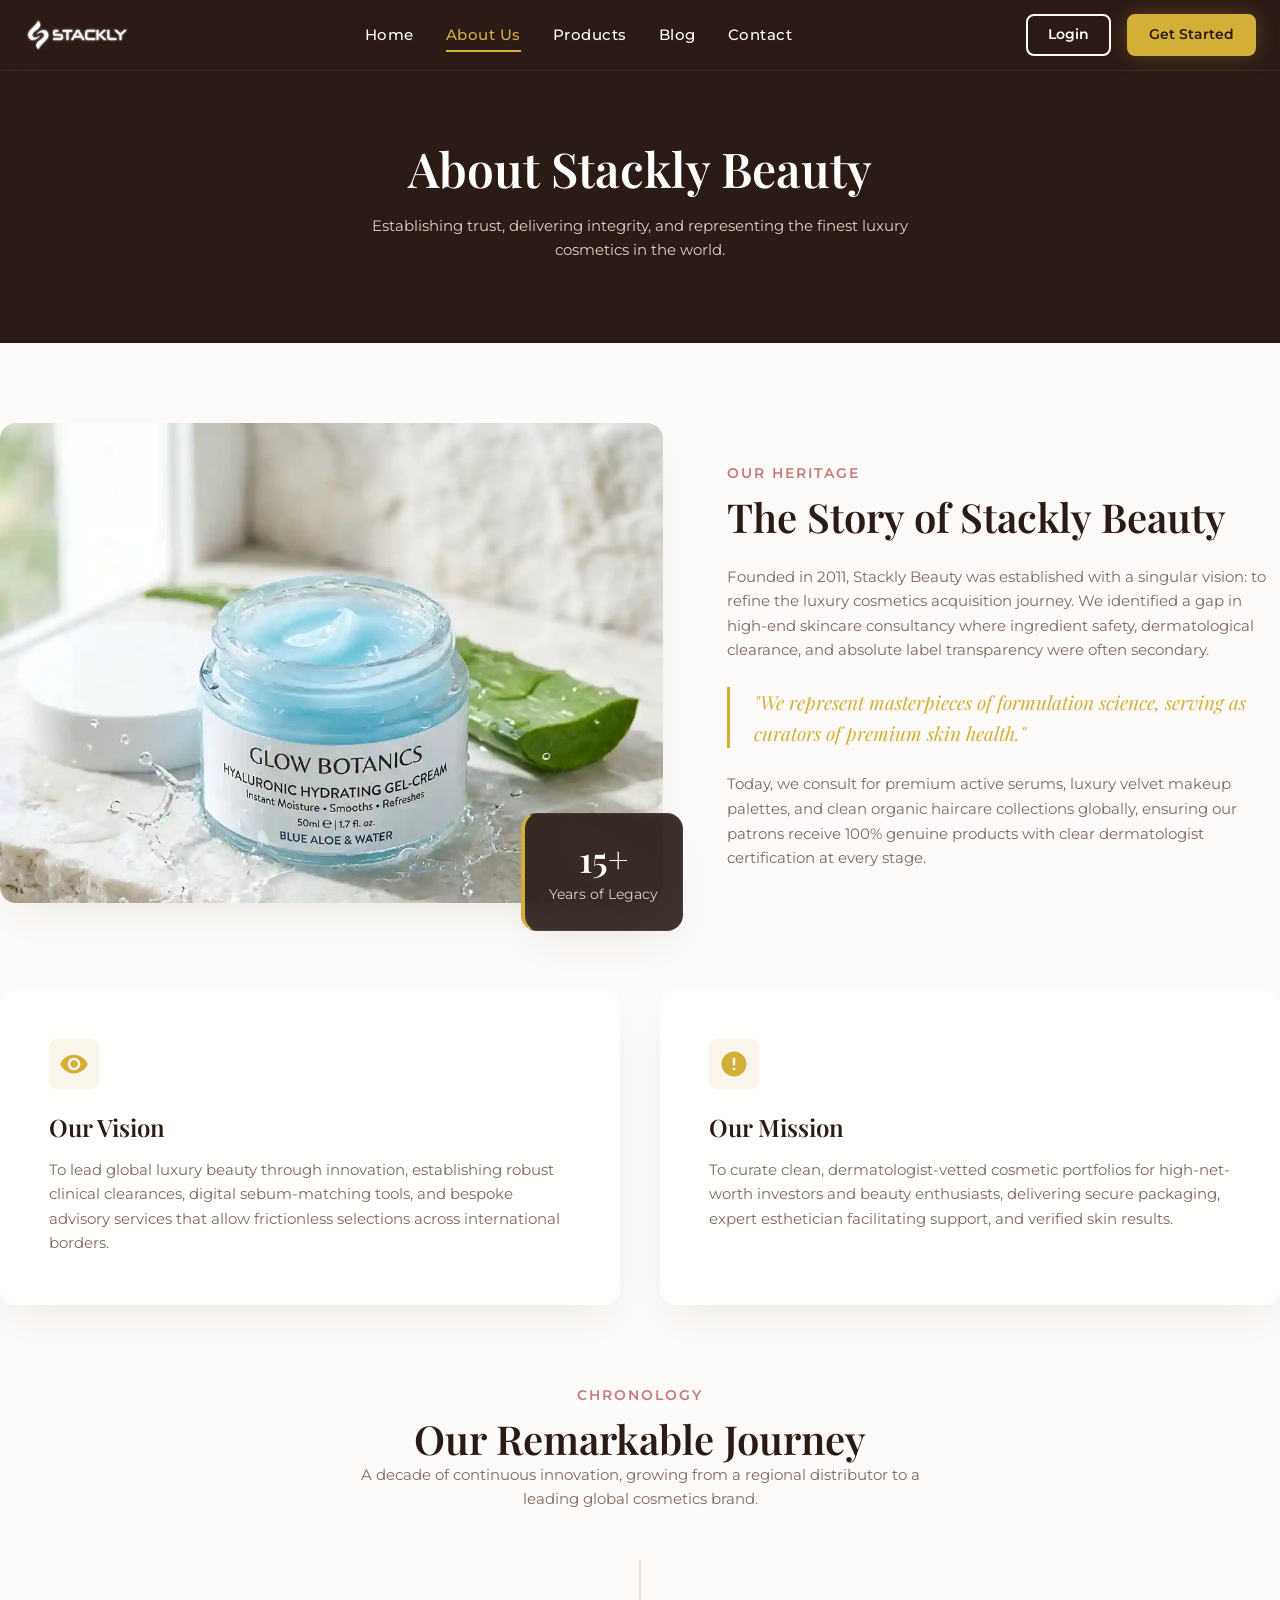
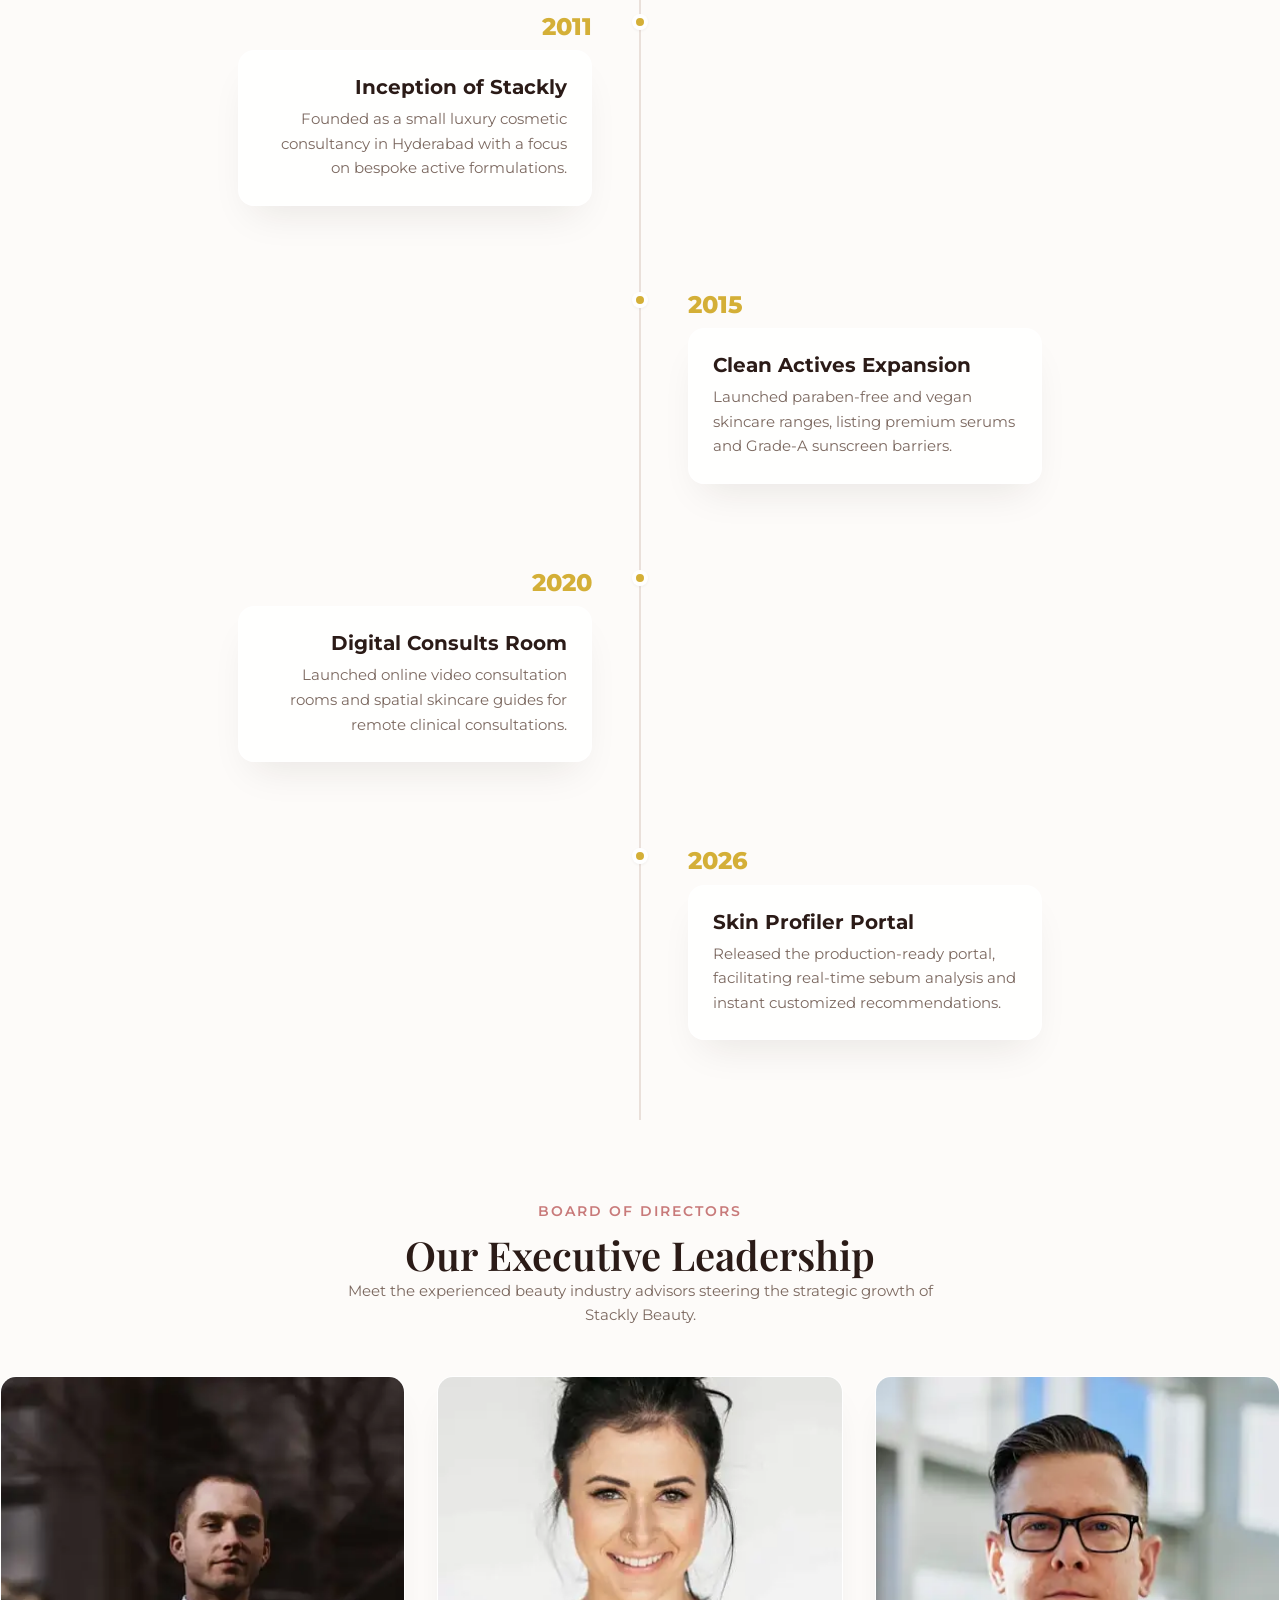
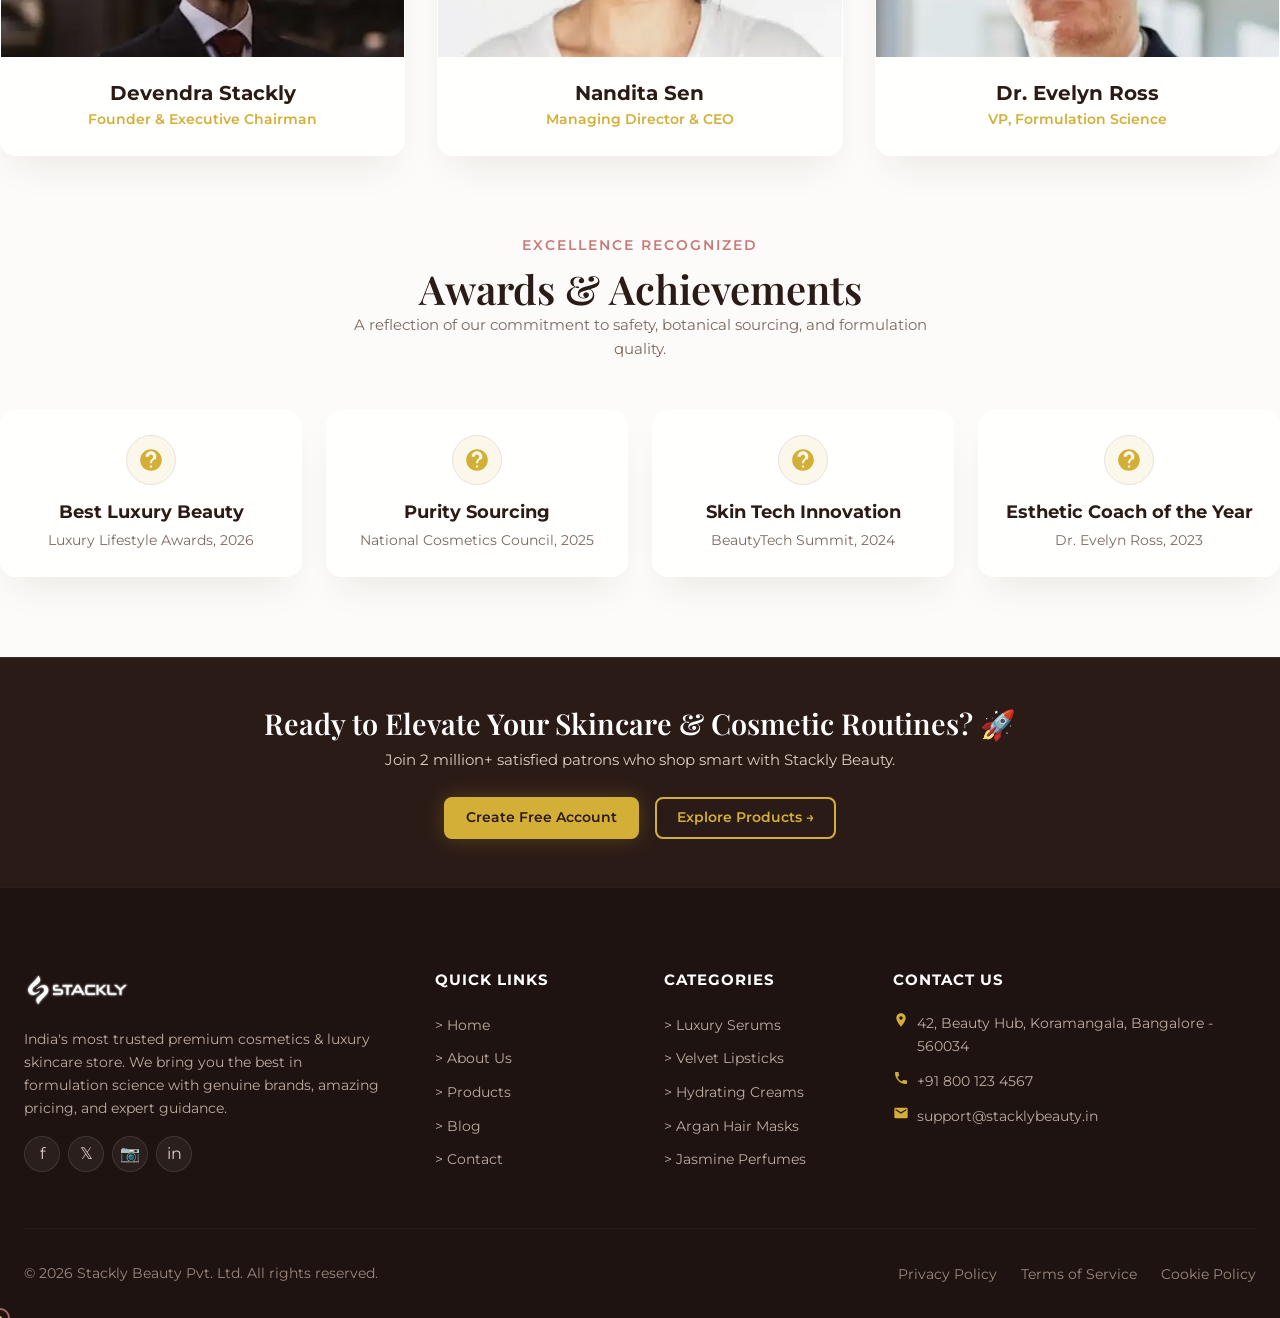
==== commit 8eaa2298: "hi" ====
--- a/about.html
+++ b/about.html
@@ -159,7 +159,7 @@
 
         <div class="glass-card leader-card" style="text-align: center;">
           <div class="leader-img-box" style="height: 280px; overflow: hidden; border-radius: var(--radius-md) var(--radius-md) 0 0;">
-            <img class="leader-img" src="images/experts/expert-4.webp" alt="Managing Director" style="width: 100%; height: 100%; object-fit: cover;">
+            <img class="leader-img" src="images/experts/expert-4.webp" alt="Managing Director" style="width: 100%; height: 100%; object-fit: cover; object-position: center 60%;">
           </div>
           <div class="leader-info" style="padding: 1.5rem;">
             <h4>Nandita Sen</h4>
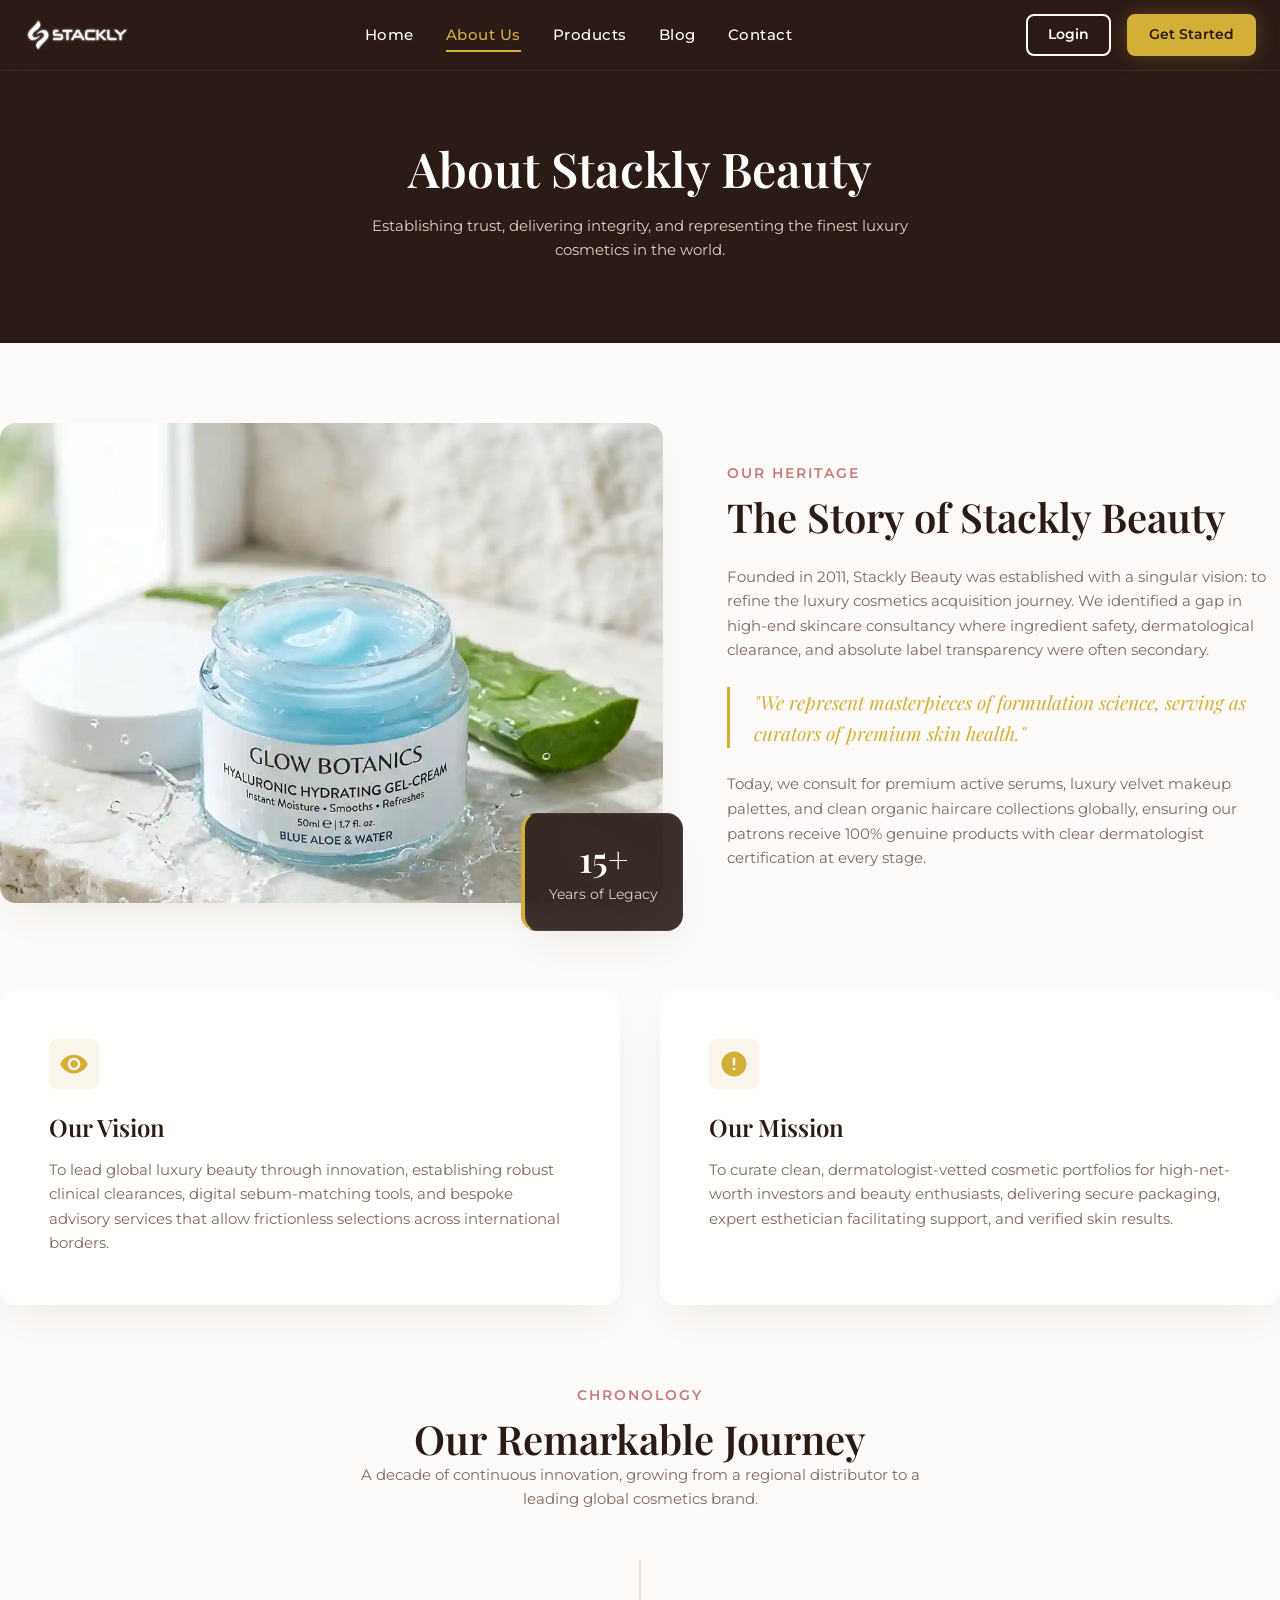
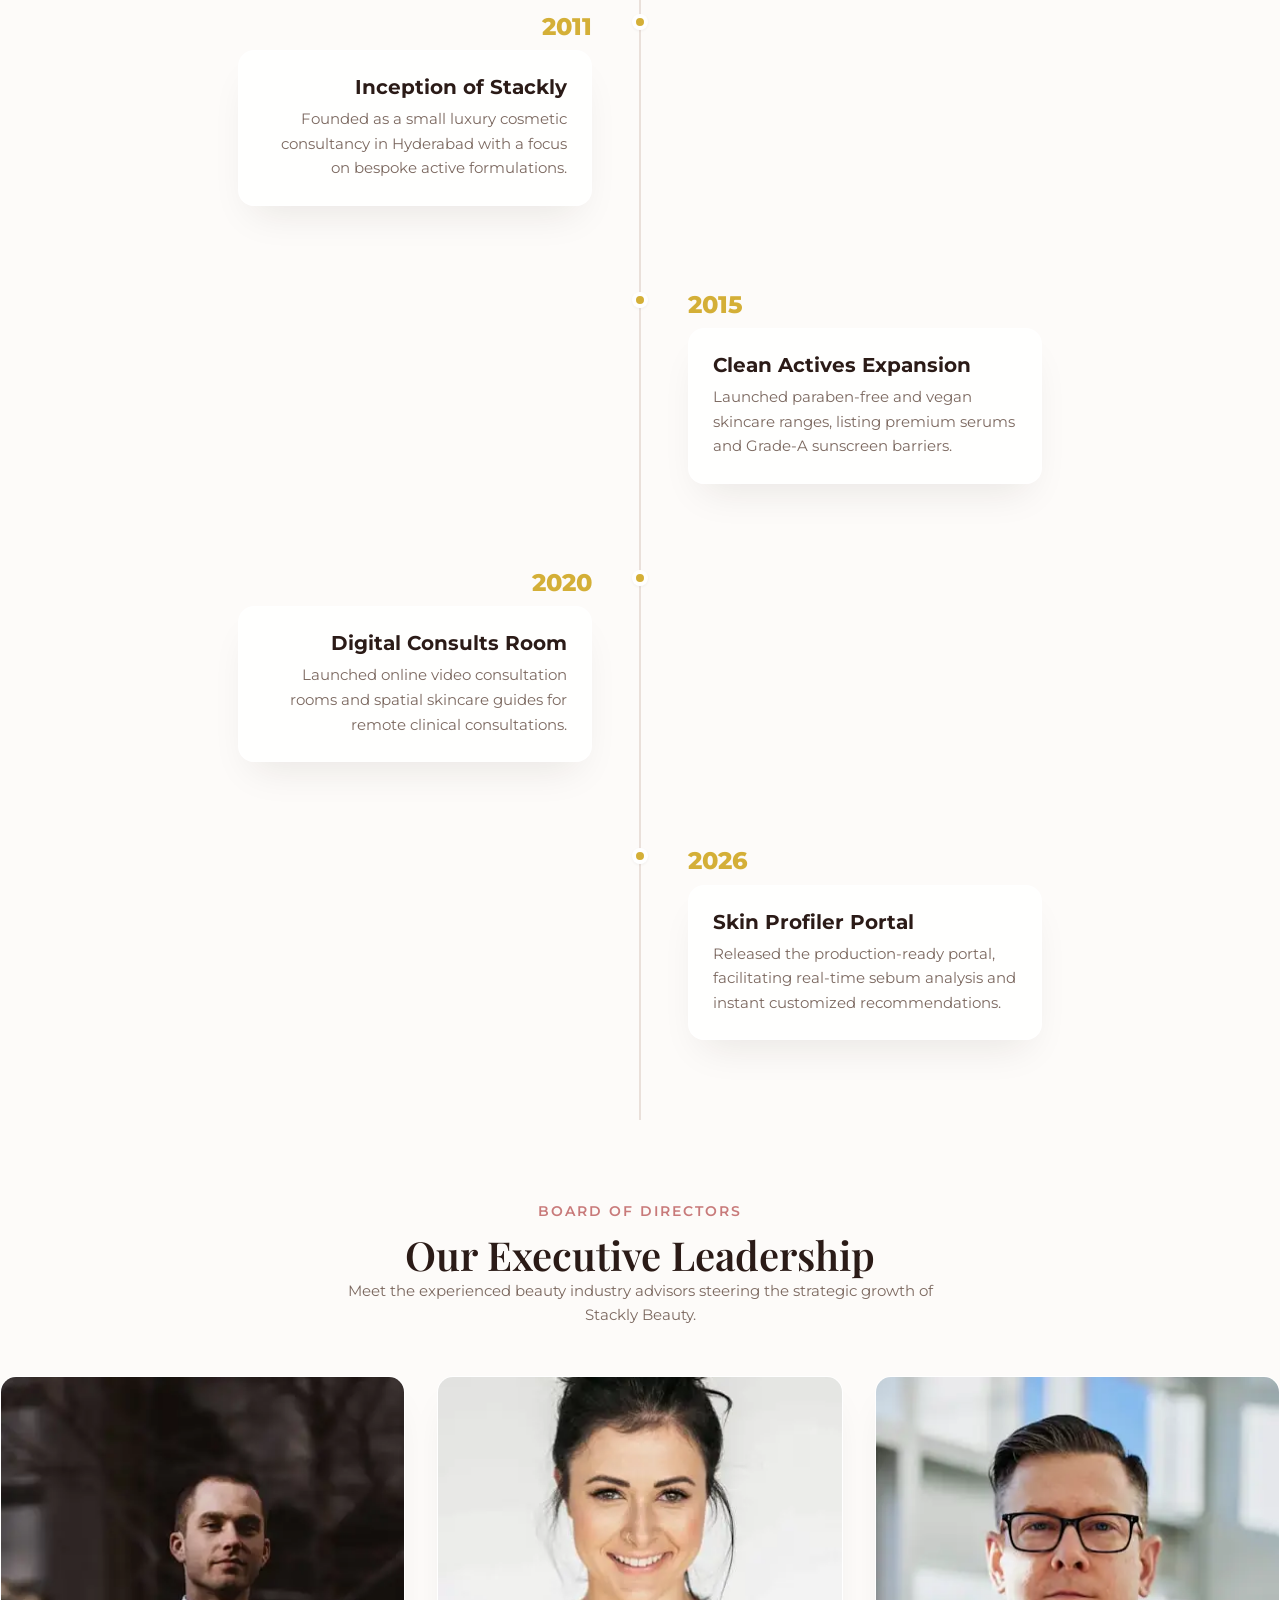
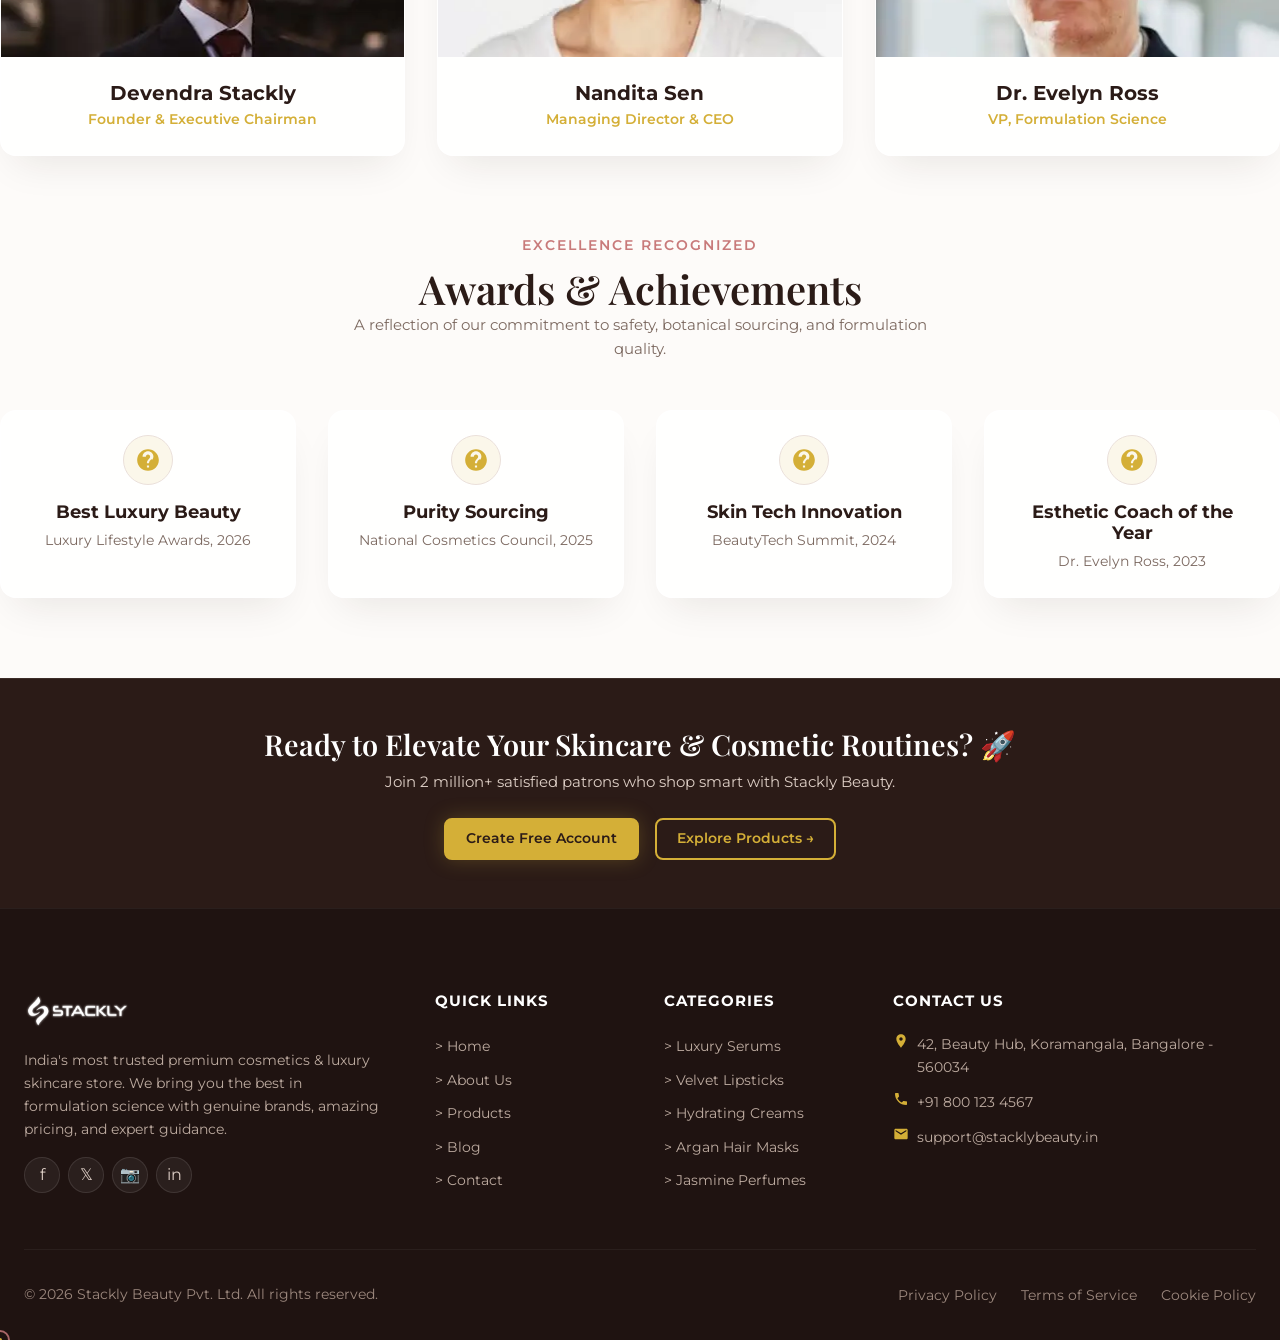
==== commit a14b243a: "hi" ====
--- a/about.html
+++ b/about.html
@@ -33,6 +33,10 @@
         <li><a href="products.html" class="nav-link">Products</a></li>
         <li><a href="blog.html" class="nav-link">Blog</a></li>
         <li><a href="contact.html" class="nav-link">Contact</a></li>
+        <li class="nav-mobile-actions">
+          <a href="login.html" class="btn btn-outline btn-sm btn-shimmer">Login</a>
+          <a href="create-account.html" class="btn btn-secondary btn-sm btn-shimmer">Get Started</a>
+        </li>
       </ul>
       <div class="nav-actions">
         <a href="login.html" class="btn btn-outline btn-sm btn-shimmer">Login</a>
@@ -146,7 +150,7 @@
         <p class="section-desc text-center">Meet the experienced beauty industry advisors steering the strategic growth of Stackly Beauty.</p>
       </div>
       
-      <div class="grid leaders-grid" style="display: grid; grid-template-columns: repeat(3, 1fr); gap: 2rem;">
+      <div class="grid leaders-grid">
         <div class="glass-card leader-card" style="text-align: center;">
           <div class="leader-img-box" style="height: 280px; overflow: hidden; border-radius: var(--radius-md) var(--radius-md) 0 0;">
             <img class="leader-img" src="images/experts/expert-3.webp" alt="Chairman" style="width: 100%; height: 100%; object-fit: cover;">
@@ -187,7 +191,7 @@
         <p class="section-desc text-center">A reflection of our commitment to safety, botanical sourcing, and formulation quality.</p>
       </div>
       
-      <div class="grid awards-grid" style="display: grid; grid-template-columns: repeat(4, 1fr); gap: 1.5rem;">
+      <div class="grid awards-grid">
         <div class="glass-card award-card" style="padding: 1.5rem; text-align: center;">
           <div class="award-icon-box" style="width: 50px; height: 50px; border-radius: 50%; background: rgba(212,175,55,0.1); display: flex; align-items: center; justify-content: center; margin: 0 auto 1rem;">
             <svg viewBox="0 0 24 24" style="width: 26px; height: 26px; fill: var(--secondary);"><path d="M12 2C6.48 2 2 6.48 2 12s4.48 10 10 10 10-4.48 10-10S17.52 2 12 2zm1 17h-2v-2h2v2zm2.07-7.75l-.9.92C13.45 12.9 13 13.5 13 15h-2v-.5c0-1.1.45-2.1 1.17-2.83l1.24-1.26c.37-.36.59-.86.59-1.41 0-1.1-.9-2-2-2s-2 .9-2 2H7c0-2.76 2.24-5 5-5s5 2.24 5 5c0 1.04-.42 1.99-1.07 2.75z"/></svg>
--- a/css/main.css
+++ b/css/main.css
@@ -527,3 +527,42 @@
     text-align: center;
   }
 }
+
+/* Mobile responsive navigation action button fixes */
+.nav-mobile-actions {
+  display: none;
+}
+
+@media (max-width: 992px) {
+  .nav-actions {
+    display: none !important; /* Hide header actions when hamburger is active */
+  }
+  .nav-mobile-actions {
+    display: flex;
+    flex-direction: column;
+    gap: 1rem;
+    width: 100%;
+    align-items: center;
+    padding: 0 1.5rem;
+    margin-top: 1rem;
+  }
+  .nav-mobile-actions .btn {
+    width: 100%;
+    text-align: center;
+    justify-content: center;
+  }
+}
+
+/* Footer responsive overrides */
+@media (max-width: 992px) {
+  .custom-footer-grid {
+    grid-template-columns: 1fr 1fr !important;
+  }
+}
+@media (max-width: 576px) {
+  .custom-footer-grid {
+    grid-template-columns: 1fr !important;
+  }
+}
+
+
